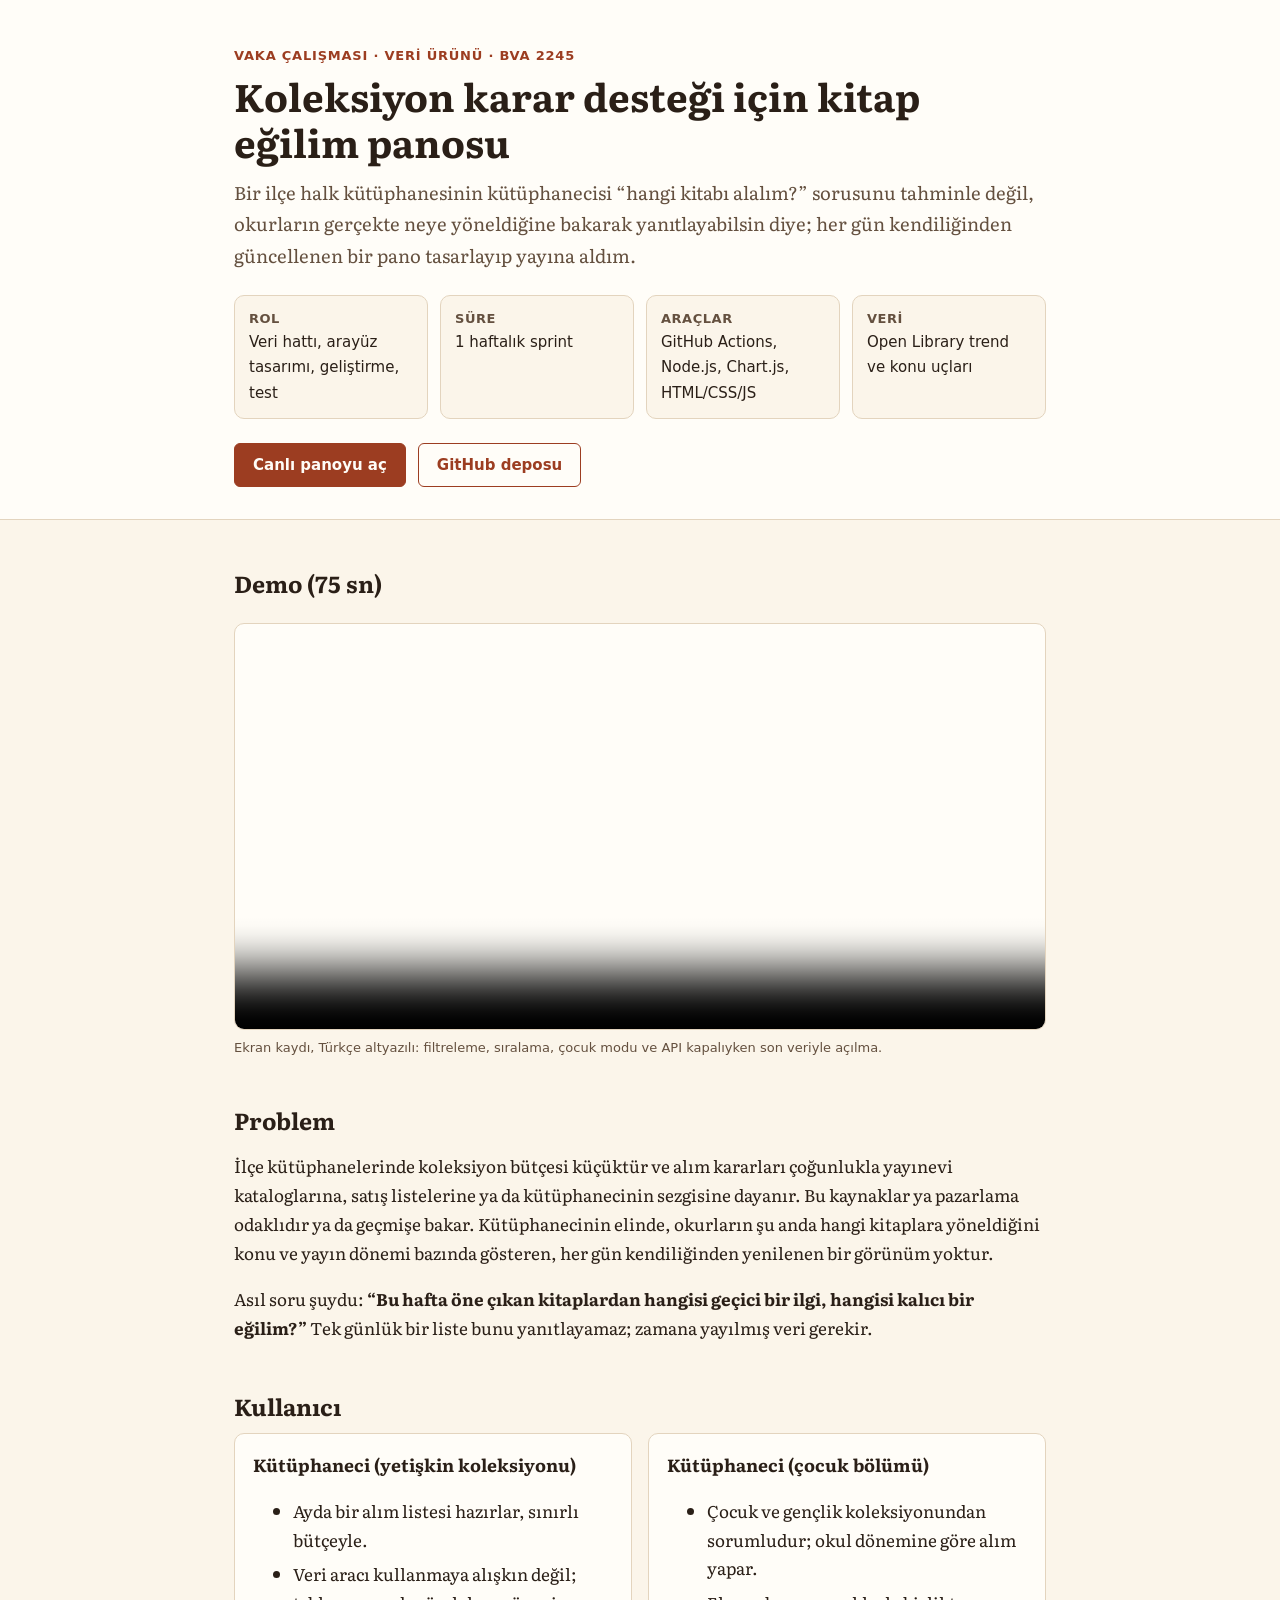
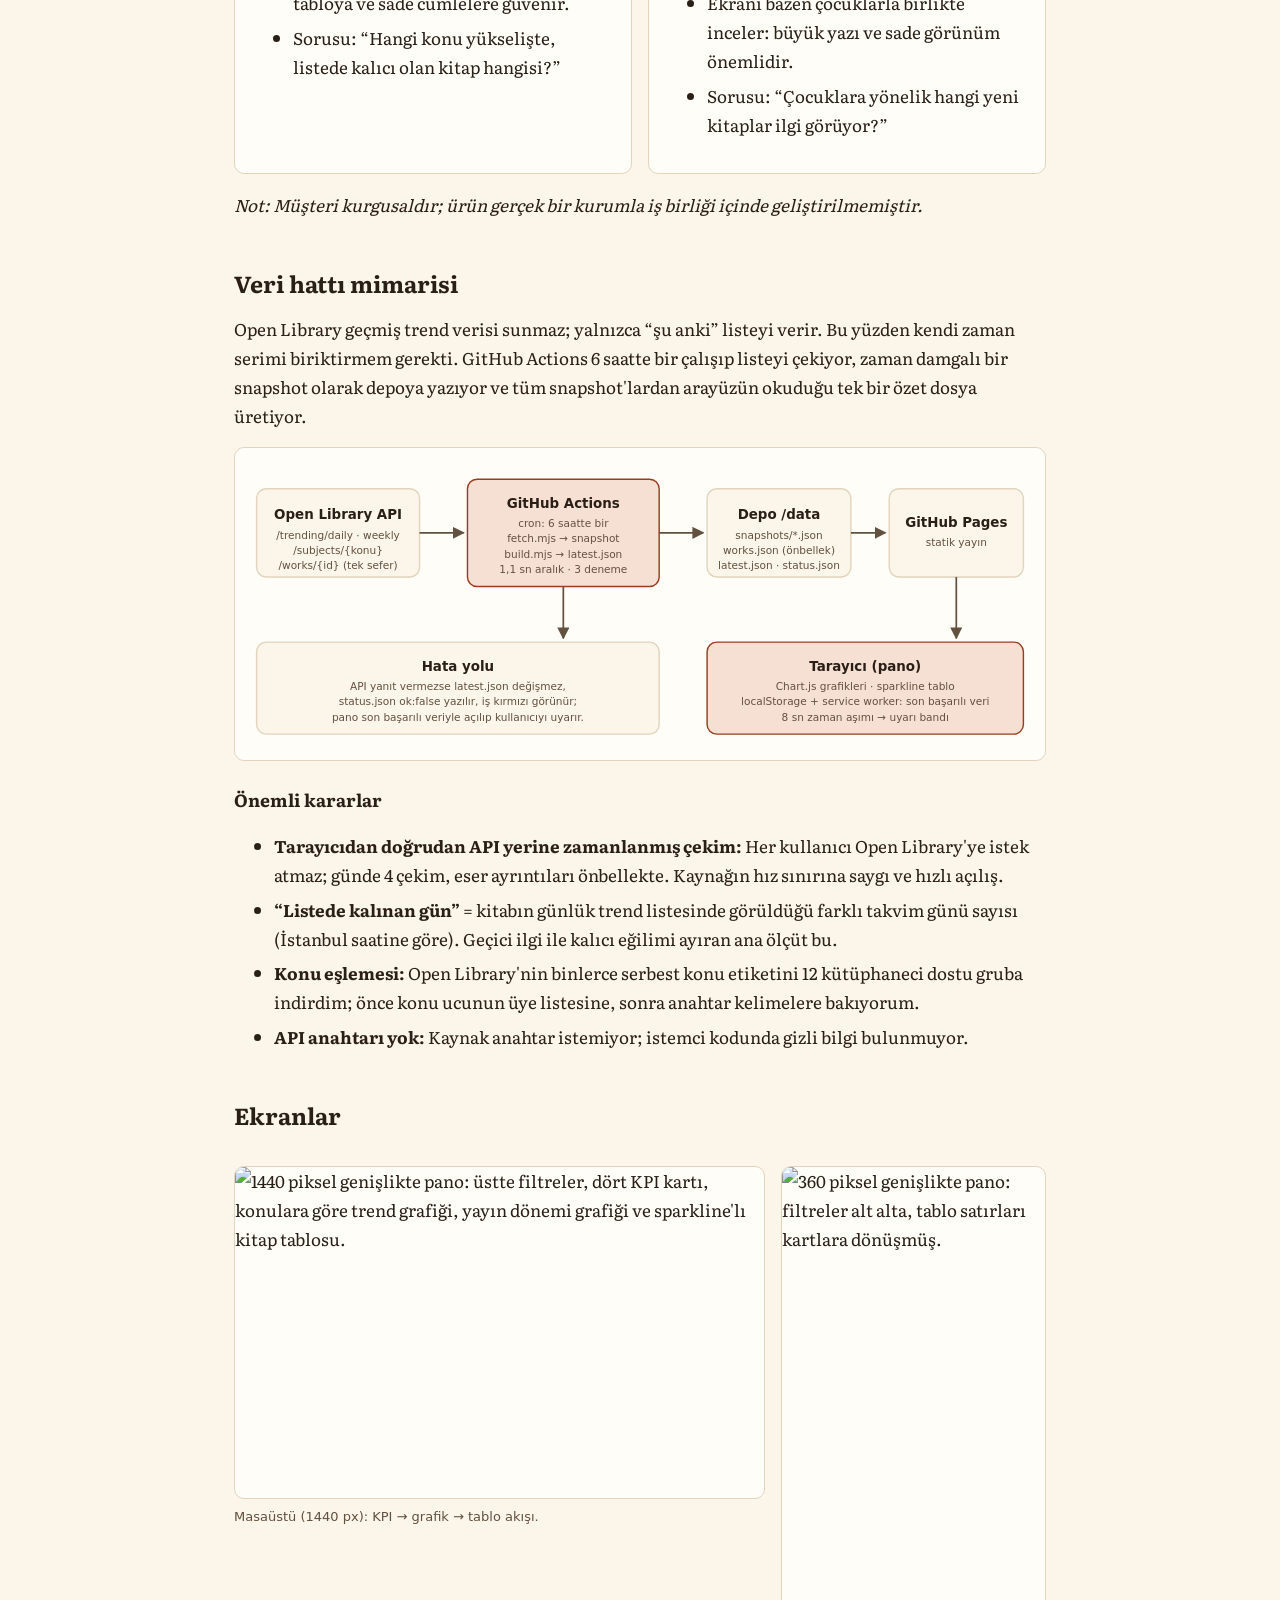
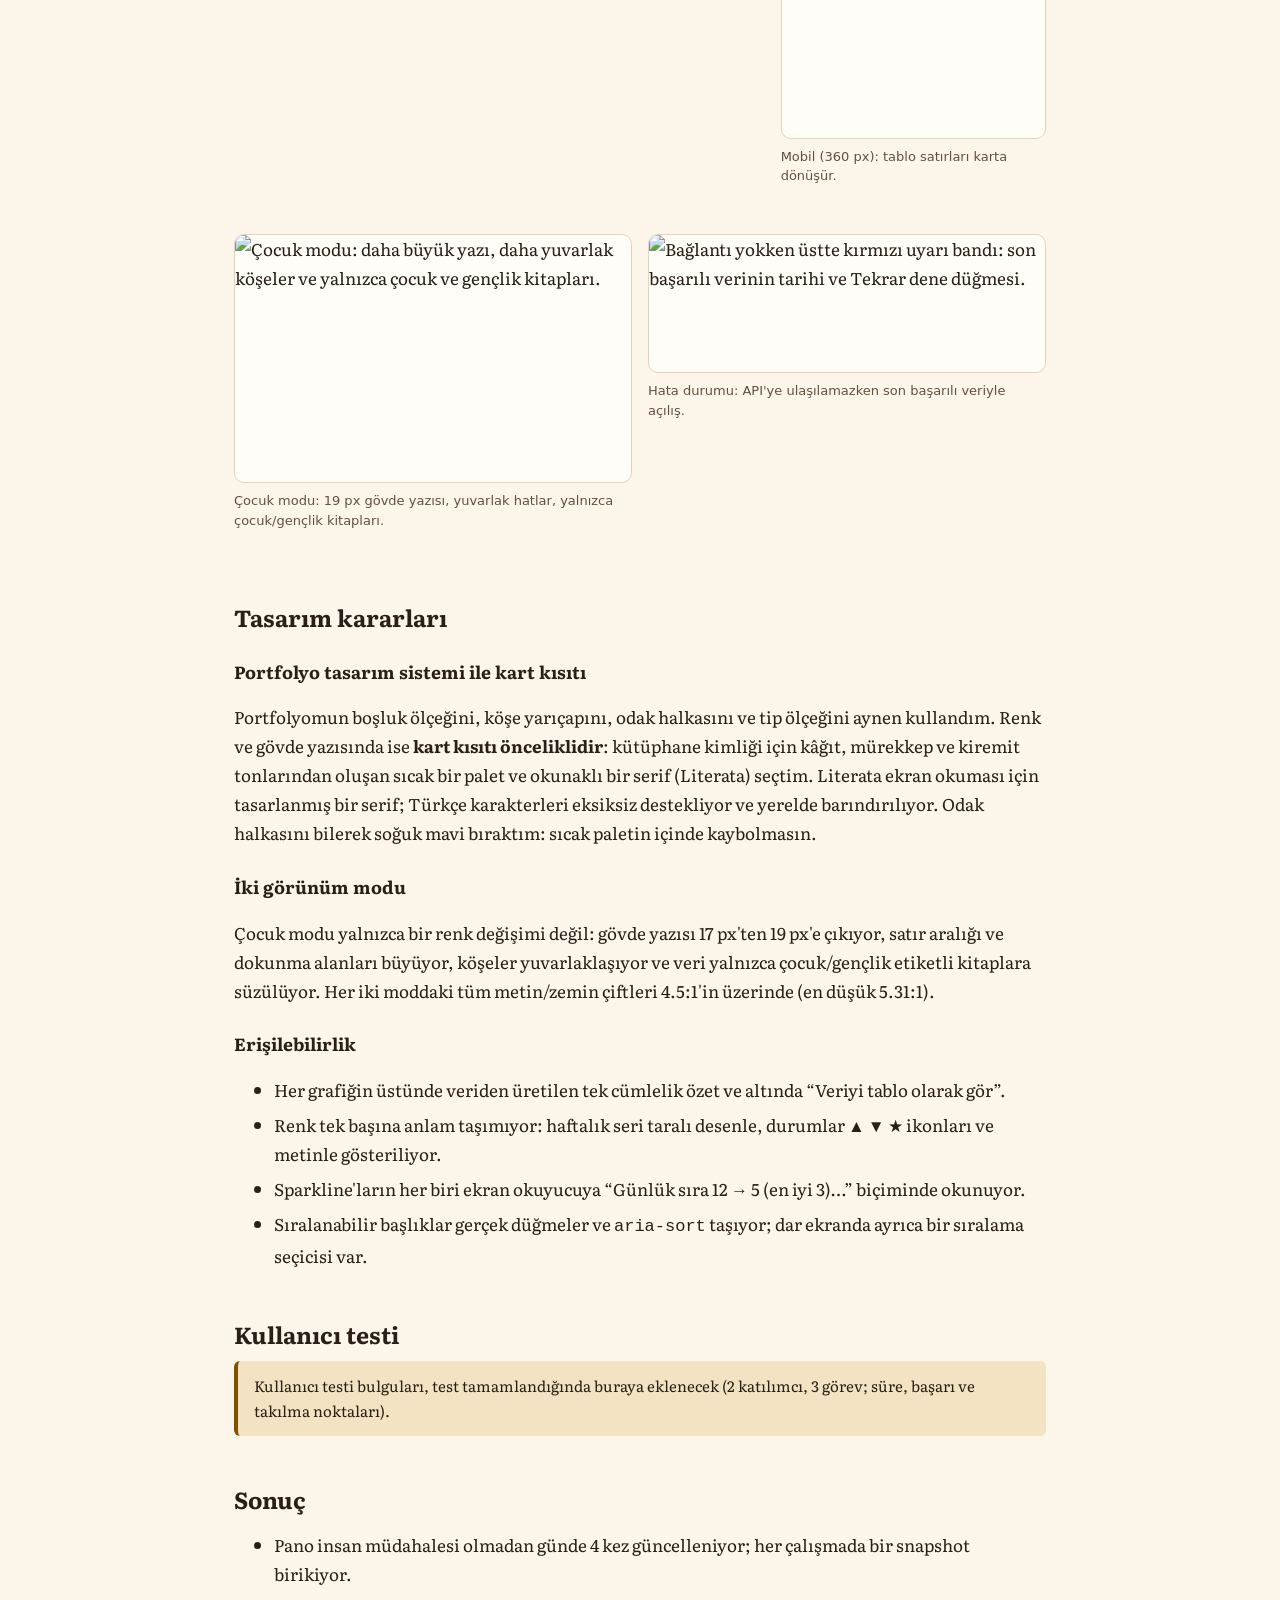
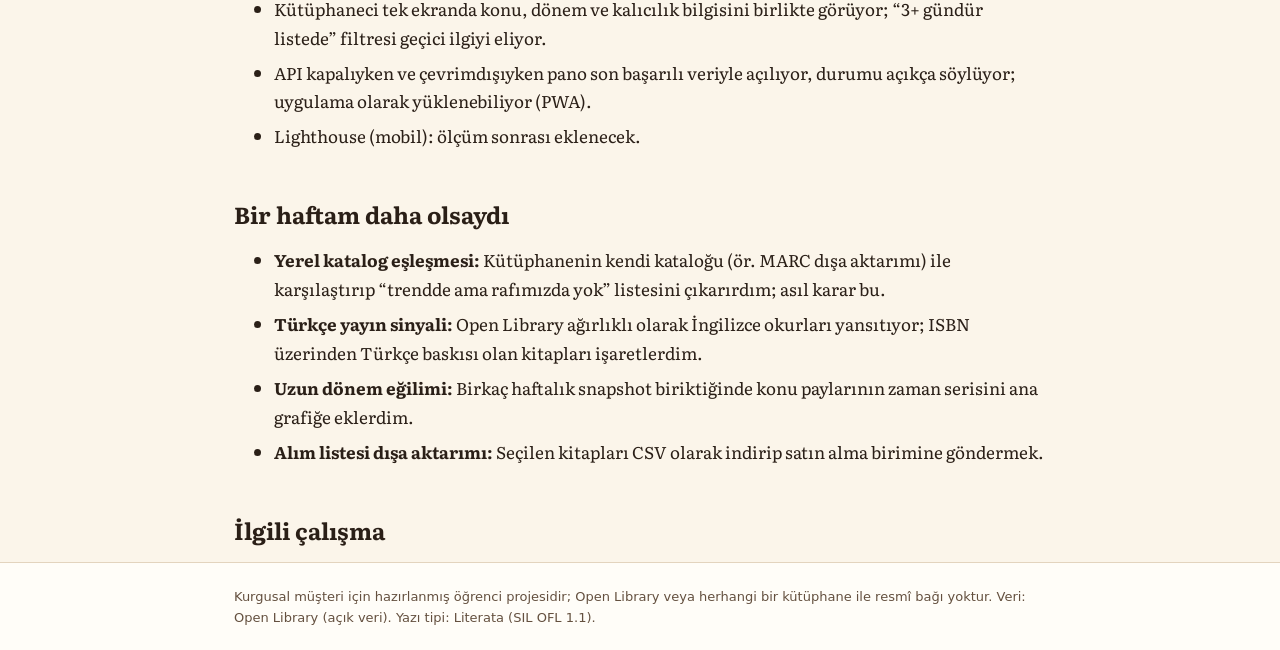
==== vaka-calismasi.html @ 995f963b "docs: portfolyo vaka çalışması sayfası Co-Authored-By: Claude Opus 5.5 <noreply@anthropic.com> Claud" ====
<!doctype html>
<html lang="tr">
<head>
  <meta charset="utf-8">
  <meta name="viewport" content="width=device-width, initial-scale=1">
  <title>Vaka çalışması · Okuma Pusulası</title>
  <meta name="description" content="Koleksiyon karar desteği için kitap eğilim panosu: problem, kullanıcı, veri hattı, tasarım kararları, kullanıcı testi ve sonuç.">
  <meta name="theme-color" content="#9C3D21">
  <link rel="icon" href="icons/icon.svg" type="image/svg+xml">
  <link rel="preload" href="fonts/literata-latin-400-normal.woff2" as="font" type="font/woff2" crossorigin>
  <link rel="stylesheet" href="css/fonts.css">
  <link rel="stylesheet" href="css/tokens.css">
  <style>
    *, *::before, *::after { box-sizing: border-box; }
    body { margin: 0; background: var(--paper); color: var(--ink); font: var(--fs-base)/1.7 var(--font-body); }
    a { color: var(--accent); text-underline-offset: 2px; }
    :focus-visible { outline: var(--focus); outline-offset: 2px; border-radius: 4px; }
    .skip { position: absolute; left: 16px; top: -60px; background: var(--ink); color: var(--surface); padding: 8px 16px; border-radius: 6px; }
    .skip:focus { top: 8px; }
    .wrap { max-width: 860px; margin: 0 auto; padding: 0 16px; }
    header.hero { background: var(--surface); border-bottom: 1px solid var(--line); padding: 48px 0 32px; }
    .eyebrow { font: 600 var(--fs-xs)/1.3 var(--font-ui); text-transform: uppercase; letter-spacing: .06em; color: var(--accent); margin: 0 0 8px; }
    h1 { font-size: var(--fs-h1); line-height: 1.2; margin: 0 0 12px; }
    h2 { font-size: 1.45rem; line-height: 1.3; margin: 48px 0 12px; }
    h3 { font-size: 1.1rem; margin: 24px 0 8px; }
    .lede { font-size: 1.15rem; color: var(--muted); margin: 0; }
    .facts { display: grid; grid-template-columns: repeat(auto-fit, minmax(170px, 1fr)); gap: 12px; margin: 24px 0 0; padding: 0; list-style: none; font-family: var(--font-ui); font-size: var(--fs-sm); }
    .facts li { background: var(--paper); border: 1px solid var(--line); border-radius: var(--radius); padding: 12px 14px; }
    .facts b { display: block; font-size: var(--fs-xs); color: var(--muted); text-transform: uppercase; letter-spacing: .04em; }
    .cta { display: flex; flex-wrap: wrap; gap: 12px; margin-top: 24px; }
    .btn { font: 600 var(--fs-sm)/1 var(--font-ui); background: var(--accent); color: var(--accent-ink); border: 1px solid var(--accent); padding: 13px 18px; border-radius: var(--radius-sm); text-decoration: none; min-height: 44px; display: inline-flex; align-items: center; }
    .btn--ghost { background: transparent; color: var(--accent); }
    main { padding-bottom: 64px; }
    figure { margin: 24px 0; }
    figure img, figure video, figure iframe { width: 100%; height: auto; border: 1px solid var(--line); border-radius: var(--radius); background: var(--surface); display: block; }
    figcaption { font: var(--fs-xs)/1.5 var(--font-ui); color: var(--muted); margin-top: 8px; }
    .grid2 { display: grid; gap: 16px; grid-template-columns: 1fr; }
    @media (min-width: 700px) { .grid2 { grid-template-columns: 1fr 1fr; } .grid2--wide { grid-template-columns: 2fr 1fr; align-items: start; } }
    .card { background: var(--surface); border: 1px solid var(--line); border-radius: var(--radius); padding: 16px 18px; }
    .card h3 { margin-top: 0; }
    table { width: 100%; border-collapse: collapse; font-size: var(--fs-sm); background: var(--surface); }
    th, td { text-align: left; padding: 10px; border-bottom: 1px solid var(--line); vertical-align: top; }
    thead th { background: var(--surface-2); font-family: var(--font-ui); font-size: var(--fs-xs); }
    .table-scroll { overflow-x: auto; border: 1px solid var(--line); border-radius: var(--radius-sm); }
    .todo { background: var(--ochre-soft); border-left: 4px solid var(--ochre); padding: 12px 16px; border-radius: 6px; font-size: var(--fs-sm); }
    .diagram { background: var(--surface); border: 1px solid var(--line); border-radius: var(--radius); padding: 12px; }
    .diagram svg { width: 100%; height: auto; display: block; }
    .diagram text { font-family: var(--font-ui); fill: var(--ink); }
    .diagram .sub { fill: var(--muted); font-size: 11px; }
    .diagram .box { fill: var(--paper); stroke: var(--line); stroke-width: 1.5; }
    .diagram .box--key { fill: var(--accent-soft); stroke: var(--accent); }
    .diagram .arrow { stroke: var(--muted); stroke-width: 1.8; fill: none; marker-end: url(#ah); }
    .diagram .ahead { fill: var(--muted); }
    blockquote { margin: 16px 0; padding: 12px 16px; border-left: 4px solid var(--accent); background: var(--surface); font-style: italic; }
    ul.tight li { margin-bottom: 6px; }
    footer { border-top: 1px solid var(--line); background: var(--surface); padding: 24px 0; font: var(--fs-xs)/1.6 var(--font-ui); color: var(--muted); }
    @media (min-width: 900px) { .wrap { padding: 0 24px; } }
  </style>
</head>
<body>
  <a class="skip" href="#icerik">İçeriğe geç</a>
  <header class="hero">
    <div class="wrap">
      <p class="eyebrow">Vaka çalışması · Veri ürünü · BVA 2245</p>
      <h1>Koleksiyon karar desteği için kitap eğilim panosu</h1>
      <p class="lede">Bir ilçe halk kütüphanesinin kütüphanecisi “hangi kitabı alalım?” sorusunu tahminle değil, okurların gerçekte neye yöneldiğine bakarak yanıtlayabilsin diye; her gün kendiliğinden güncellenen bir pano tasarlayıp yayına aldım.</p>
      <ul class="facts">
        <li><b>Rol</b>Veri hattı, arayüz tasarımı, geliştirme, test</li>
        <li><b>Süre</b>1 haftalık sprint</li>
        <li><b>Araçlar</b>GitHub Actions, Node.js, Chart.js, HTML/CSS/JS</li>
        <li><b>Veri</b>Open Library trend ve konu uçları</li>
      </ul>
      <div class="cta">
        <a class="btn" href="index.html">Canlı panoyu aç</a>
        <a class="btn btn--ghost" id="gh" href="https://github.com/" rel="noopener">GitHub deposu</a>
      </div>
    </div>
  </header>

  <main id="icerik" class="wrap">
    <h2>Demo (75 sn)</h2>
    <figure>
      <!-- DEMO_VIDEO: YouTube "liste dışı" bağlantısını aşağıdaki iframe src'sine yazın (…/embed/VIDEO_ID) ya da docs/demo.mp4 dosyasını ekleyin. -->
      <video controls preload="none" poster="docs/ekran-masaustu.png" src="docs/demo.mp4">
        <track kind="captions" src="docs/demo-altyazi.vtt" srclang="tr" label="Türkçe" default>
        Tarayıcınız video öğesini desteklemiyor. <a href="docs/demo.mp4">Videoyu indirin</a>.
      </video>
      <figcaption>Ekran kaydı, Türkçe altyazılı: filtreleme, sıralama, çocuk modu ve API kapalıyken son veriyle açılma.</figcaption>
    </figure>

    <h2>Problem</h2>
    <p>İlçe kütüphanelerinde koleksiyon bütçesi küçüktür ve alım kararları çoğunlukla yayınevi kataloglarına, satış listelerine ya da kütüphanecinin sezgisine dayanır. Bu kaynaklar ya pazarlama odaklıdır ya da geçmişe bakar. Kütüphanecinin elinde, okurların şu anda hangi kitaplara yöneldiğini konu ve yayın dönemi bazında gösteren, her gün kendiliğinden yenilenen bir görünüm yoktur.</p>
    <p>Asıl soru şuydu: <strong>“Bu hafta öne çıkan kitaplardan hangisi geçici bir ilgi, hangisi kalıcı bir eğilim?”</strong> Tek günlük bir liste bunu yanıtlayamaz; zamana yayılmış veri gerekir.</p>

    <h2>Kullanıcı</h2>
    <div class="grid2">
      <div class="card">
        <h3>Kütüphaneci (yetişkin koleksiyonu)</h3>
        <ul class="tight">
          <li>Ayda bir alım listesi hazırlar, sınırlı bütçeyle.</li>
          <li>Veri aracı kullanmaya alışkın değil; tabloya ve sade cümlelere güvenir.</li>
          <li>Sorusu: “Hangi konu yükselişte, listede kalıcı olan kitap hangisi?”</li>
        </ul>
      </div>
      <div class="card">
        <h3>Kütüphaneci (çocuk bölümü)</h3>
        <ul class="tight">
          <li>Çocuk ve gençlik koleksiyonundan sorumludur; okul dönemine göre alım yapar.</li>
          <li>Ekranı bazen çocuklarla birlikte inceler: büyük yazı ve sade görünüm önemlidir.</li>
          <li>Sorusu: “Çocuklara yönelik hangi yeni kitaplar ilgi görüyor?”</li>
        </ul>
      </div>
    </div>
    <p><em>Not: Müşteri kurgusaldır; ürün gerçek bir kurumla iş birliği içinde geliştirilmemiştir.</em></p>

    <h2>Veri hattı mimarisi</h2>
    <p>Open Library geçmiş trend verisi sunmaz; yalnızca “şu anki” listeyi verir. Bu yüzden kendi zaman serimi biriktirmem gerekti. GitHub Actions 6 saatte bir çalışıp listeyi çekiyor, zaman damgalı bir snapshot olarak depoya yazıyor ve tüm snapshot'lardan arayüzün okuduğu tek bir özet dosya üretiyor.</p>
    <div class="diagram" role="img" aria-label="Veri hattı şeması: GitHub Actions zamanlayıcısı 6 saatte bir Open Library trend, konu ve eser uçlarından veri çeker; veriyi snapshot olarak depoya yazar; build betiği latest.json üretir; GitHub Pages yayınlar; tarayıcı veriyi okur ve son başarılı kopyayı önbellekte saklar.">
      <svg viewBox="0 0 820 300" aria-hidden="true">
        <defs><marker id="ah" viewBox="0 0 10 10" refX="9" refY="5" markerWidth="7" markerHeight="7" orient="auto"><path class="ahead" d="M0 0L10 5L0 10z"/></marker></defs>
        <rect class="box" x="10" y="30" width="170" height="92" rx="10"/>
        <text x="95" y="62" text-anchor="middle" font-weight="700" font-size="14">Open Library API</text>
        <text class="sub" x="95" y="82" text-anchor="middle">/trending/daily · weekly</text>
        <text class="sub" x="95" y="98" text-anchor="middle">/subjects/{konu}</text>
        <text class="sub" x="95" y="114" text-anchor="middle">/works/{id} (tek sefer)</text>

        <rect class="box box--key" x="230" y="20" width="200" height="112" rx="10"/>
        <text x="330" y="50" text-anchor="middle" font-weight="700" font-size="14">GitHub Actions</text>
        <text class="sub" x="330" y="70" text-anchor="middle">cron: 6 saatte bir</text>
        <text class="sub" x="330" y="86" text-anchor="middle">fetch.mjs → snapshot</text>
        <text class="sub" x="330" y="102" text-anchor="middle">build.mjs → latest.json</text>
        <text class="sub" x="330" y="118" text-anchor="middle">1,1 sn aralık · 3 deneme</text>

        <rect class="box" x="480" y="30" width="150" height="92" rx="10"/>
        <text x="555" y="62" text-anchor="middle" font-weight="700" font-size="14">Depo /data</text>
        <text class="sub" x="555" y="82" text-anchor="middle">snapshots/*.json</text>
        <text class="sub" x="555" y="98" text-anchor="middle">works.json (önbellek)</text>
        <text class="sub" x="555" y="114" text-anchor="middle">latest.json · status.json</text>

        <rect class="box" x="670" y="30" width="140" height="92" rx="10"/>
        <text x="740" y="70" text-anchor="middle" font-weight="700" font-size="14">GitHub Pages</text>
        <text class="sub" x="740" y="90" text-anchor="middle">statik yayın</text>

        <rect class="box box--key" x="480" y="190" width="330" height="96" rx="10"/>
        <text x="645" y="220" text-anchor="middle" font-weight="700" font-size="14">Tarayıcı (pano)</text>
        <text class="sub" x="645" y="240" text-anchor="middle">Chart.js grafikleri · sparkline tablo</text>
        <text class="sub" x="645" y="256" text-anchor="middle">localStorage + service worker: son başarılı veri</text>
        <text class="sub" x="645" y="272" text-anchor="middle">8 sn zaman aşımı → uyarı bandı</text>

        <rect class="box" x="10" y="190" width="420" height="96" rx="10"/>
        <text x="220" y="220" text-anchor="middle" font-weight="700" font-size="14">Hata yolu</text>
        <text class="sub" x="220" y="240" text-anchor="middle">API yanıt vermezse latest.json değişmez,</text>
        <text class="sub" x="220" y="256" text-anchor="middle">status.json ok:false yazılır, iş kırmızı görünür;</text>
        <text class="sub" x="220" y="272" text-anchor="middle">pano son başarılı veriyle açılıp kullanıcıyı uyarır.</text>

        <path class="arrow" d="M180 76H226"/>
        <path class="arrow" d="M430 76H476"/>
        <path class="arrow" d="M630 76H666"/>
        <path class="arrow" d="M740 122V186"/>
        <path class="arrow" d="M330 132V186"/>
      </svg>
    </div>
    <h3>Önemli kararlar</h3>
    <ul class="tight">
      <li><strong>Tarayıcıdan doğrudan API yerine zamanlanmış çekim:</strong> Her kullanıcı Open Library'ye istek atmaz; günde 4 çekim, eser ayrıntıları önbellekte. Kaynağın hız sınırına saygı ve hızlı açılış.</li>
      <li><strong>“Listede kalınan gün”</strong> = kitabın günlük trend listesinde görüldüğü farklı takvim günü sayısı (İstanbul saatine göre). Geçici ilgi ile kalıcı eğilimi ayıran ana ölçüt bu.</li>
      <li><strong>Konu eşlemesi:</strong> Open Library'nin binlerce serbest konu etiketini 12 kütüphaneci dostu gruba indirdim; önce konu ucunun üye listesine, sonra anahtar kelimelere bakıyorum.</li>
      <li><strong>API anahtarı yok:</strong> Kaynak anahtar istemiyor; istemci kodunda gizli bilgi bulunmuyor.</li>
    </ul>

    <h2>Ekranlar</h2>
    <div class="grid2 grid2--wide">
      <figure>
        <img src="docs/ekran-masaustu.png" alt="1440 piksel genişlikte pano: üstte filtreler, dört KPI kartı, konulara göre trend grafiği, yayın dönemi grafiği ve sparkline'lı kitap tablosu." loading="lazy" width="1440" height="900">
        <figcaption>Masaüstü (1440 px): KPI → grafik → tablo akışı.</figcaption>
      </figure>
      <figure>
        <img src="docs/ekran-mobil.png" alt="360 piksel genişlikte pano: filtreler alt alta, tablo satırları kartlara dönüşmüş." loading="lazy" width="360" height="780">
        <figcaption>Mobil (360 px): tablo satırları karta dönüşür.</figcaption>
      </figure>
    </div>
    <div class="grid2">
      <figure>
        <img src="docs/ekran-cocuk.png" alt="Çocuk modu: daha büyük yazı, daha yuvarlak köşeler ve yalnızca çocuk ve gençlik kitapları." loading="lazy" width="1440" height="900">
        <figcaption>Çocuk modu: 19 px gövde yazısı, yuvarlak hatlar, yalnızca çocuk/gençlik kitapları.</figcaption>
      </figure>
      <figure>
        <img src="docs/ekran-hata.png" alt="Bağlantı yokken üstte kırmızı uyarı bandı: son başarılı verinin tarihi ve Tekrar dene düğmesi." loading="lazy" width="1440" height="500">
        <figcaption>Hata durumu: API'ye ulaşılamazken son başarılı veriyle açılış.</figcaption>
      </figure>
    </div>

    <h2>Tasarım kararları</h2>
    <h3>Portfolyo tasarım sistemi ile kart kısıtı</h3>
    <p>Portfolyomun boşluk ölçeğini, köşe yarıçapını, odak halkasını ve tip ölçeğini aynen kullandım. Renk ve gövde yazısında ise <strong>kart kısıtı önceliklidir</strong>: kütüphane kimliği için kâğıt, mürekkep ve kiremit tonlarından oluşan sıcak bir palet ve okunaklı bir serif (Literata) seçtim. Literata ekran okuması için tasarlanmış bir serif; Türkçe karakterleri eksiksiz destekliyor ve yerelde barındırılıyor. Odak halkasını bilerek soğuk mavi bıraktım: sıcak paletin içinde kaybolmasın.</p>
    <h3>İki görünüm modu</h3>
    <p>Çocuk modu yalnızca bir renk değişimi değil: gövde yazısı 17 px'ten 19 px'e çıkıyor, satır aralığı ve dokunma alanları büyüyor, köşeler yuvarlaklaşıyor ve veri yalnızca çocuk/gençlik etiketli kitaplara süzülüyor. Her iki moddaki tüm metin/zemin çiftleri 4.5:1'in üzerinde (en düşük 5.31:1).</p>
    <h3>Erişilebilirlik</h3>
    <ul class="tight">
      <li>Her grafiğin üstünde veriden üretilen tek cümlelik özet ve altında “Veriyi tablo olarak gör”.</li>
      <li>Renk tek başına anlam taşımıyor: haftalık seri taralı desenle, durumlar ▲ ▼ ★ ikonları ve metinle gösteriliyor.</li>
      <li>Sparkline'ların her biri ekran okuyucuya “Günlük sıra 12 → 5 (en iyi 3)…” biçiminde okunuyor.</li>
      <li>Sıralanabilir başlıklar gerçek düğmeler ve <code>aria-sort</code> taşıyor; dar ekranda ayrıca bir sıralama seçicisi var.</li>
    </ul>

    <h2>Kullanıcı testi</h2>
    <div id="test-bulgulari" class="todo">
      <!-- KULLANICI_TESTI: docs/kullanici-testi.md tamamlandığında bu blok gerçek bulgularla değiştirilecek. -->
      Kullanıcı testi bulguları, test tamamlandığında buraya eklenecek (2 katılımcı, 3 görev; süre, başarı ve takılma noktaları).
    </div>

    <h2>Sonuç</h2>
    <ul class="tight">
      <li>Pano insan müdahalesi olmadan günde 4 kez güncelleniyor; her çalışmada bir snapshot birikiyor.</li>
      <li>Kütüphaneci tek ekranda konu, dönem ve kalıcılık bilgisini birlikte görüyor; “3+ gündür listede” filtresi geçici ilgiyi eliyor.</li>
      <li>API kapalıyken ve çevrimdışıyken pano son başarılı veriyle açılıyor, durumu açıkça söylüyor; uygulama olarak yüklenebiliyor (PWA).</li>
      <li id="lighthouse-sonuc">Lighthouse (mobil): ölçüm sonrası eklenecek.</li>
    </ul>

    <h2>Bir haftam daha olsaydı</h2>
    <ul class="tight">
      <li><strong>Yerel katalog eşleşmesi:</strong> Kütüphanenin kendi kataloğu (ör. MARC dışa aktarımı) ile karşılaştırıp “trendde ama rafımızda yok” listesini çıkarırdım; asıl karar bu.</li>
      <li><strong>Türkçe yayın sinyali:</strong> Open Library ağırlıklı olarak İngilizce okurları yansıtıyor; ISBN üzerinden Türkçe baskısı olan kitapları işaretlerdim.</li>
      <li><strong>Uzun dönem eğilimi:</strong> Birkaç haftalık snapshot biriktiğinde konu paylarının zaman serisini ana grafiğe eklerdim.</li>
      <li><strong>Alım listesi dışa aktarımı:</strong> Seçilen kitapları CSV olarak indirip satın alma birimine göndermek.</li>
    </ul>

    <h2>İlgili çalışma</h2>
    <p id="ilgili"><!-- ONCEKI_PROJE: önceki veri hikâyesi bağlantısı --></p>
  </main>
  <footer>
    <div class="wrap">Kurgusal müşteri için hazırlanmış öğrenci projesidir; Open Library veya herhangi bir kütüphane ile resmî bağı yoktur. Veri: Open Library (açık veri). Yazı tipi: Literata (SIL OFL 1.1).</div>
  </footer>
</body>
</html>
---- css/fonts.css ----
/* Literata — SIL Open Font License 1.1 (fonts/OFL-LICENSE.txt). Yerel barındırma: hız + çevrimdışı çalışma. */
@font-face { font-family: 'Literata'; font-style: normal; font-weight: 400; font-display: swap;
  src: url('../fonts/literata-latin-ext-400-normal.woff2') format('woff2');
  unicode-range: U+0100-02BA, U+02BD-02C5, U+02C7-02CC, U+02CE-02D7, U+02DD-02FF, U+0304, U+0308, U+0329, U+1D00-1DBF, U+1E00-1E9F, U+1EF2-1EFF, U+2020, U+20A0-20AB, U+20AD-20C0, U+2113, U+2C60-2C7F, U+A720-A7FF; }
@font-face { font-family: 'Literata'; font-style: normal; font-weight: 400; font-display: swap;
  src: url('../fonts/literata-latin-400-normal.woff2') format('woff2');
  unicode-range: U+0000-00FF, U+0131, U+0152-0153, U+02BB-02BC, U+02C6, U+02DA, U+02DC, U+0304, U+0308, U+0329, U+2000-206F, U+20AC, U+2122, U+2191, U+2193, U+2212, U+2215, U+FEFF, U+FFFD; }
@font-face { font-family: 'Literata'; font-style: normal; font-weight: 600; font-display: swap;
  src: url('../fonts/literata-latin-ext-600-normal.woff2') format('woff2');
  unicode-range: U+0100-02BA, U+02BD-02C5, U+02C7-02CC, U+02CE-02D7, U+02DD-02FF, U+0304, U+0308, U+0329, U+1D00-1DBF, U+1E00-1E9F, U+1EF2-1EFF, U+2020, U+20A0-20AB, U+20AD-20C0, U+2113, U+2C60-2C7F, U+A720-A7FF; }
@font-face { font-family: 'Literata'; font-style: normal; font-weight: 600; font-display: swap;
  src: url('../fonts/literata-latin-600-normal.woff2') format('woff2');
  unicode-range: U+0000-00FF, U+0131, U+0152-0153, U+02BB-02BC, U+02C6, U+02DA, U+02DC, U+0304, U+0308, U+0329, U+2000-206F, U+20AC, U+2122, U+2191, U+2193, U+2212, U+2215, U+FEFF, U+FFFD; }
@font-face { font-family: 'Literata'; font-style: normal; font-weight: 700; font-display: swap;
  src: url('../fonts/literata-latin-ext-700-normal.woff2') format('woff2');
  unicode-range: U+0100-02BA, U+02BD-02C5, U+02C7-02CC, U+02CE-02D7, U+02DD-02FF, U+0304, U+0308, U+0329, U+1D00-1DBF, U+1E00-1E9F, U+1EF2-1EFF, U+2020, U+20A0-20AB, U+20AD-20C0, U+2113, U+2C60-2C7F, U+A720-A7FF; }
@font-face { font-family: 'Literata'; font-style: normal; font-weight: 700; font-display: swap;
  src: url('../fonts/literata-latin-700-normal.woff2') format('woff2');
  unicode-range: U+0000-00FF, U+0131, U+0152-0153, U+02BB-02BC, U+02C6, U+02DA, U+02DC, U+0304, U+0308, U+0329, U+2000-206F, U+20AC, U+2122, U+2191, U+2193, U+2212, U+2215, U+FEFF, U+FFFD; }
---- css/tokens.css ----
/* Tasarım token'ları.
   Portfolyo tasarım sistemiyle ortak olanlar: boşluk ölçeği, köşe yarıçapı, gölge, odak halkası, tip ölçeği.
   Kart kısıtı gereği üzerine yazılanlar: renkler (sıcak tonlar) ve gövde yazısı (serif, Literata).
   Tüm metin/zemin çiftleri WCAG AA (≥ 4.5:1) için ölçülmüştür — bkz. docs/kontrast.md */

:root {
  /* Yazı */
  --font-body: 'Literata', Georgia, 'Times New Roman', serif;
  --font-ui: system-ui, -apple-system, 'Segoe UI', Roboto, sans-serif;
  --fs-base: 1.0625rem;          /* 17px gövde */
  --fs-sm: 0.9375rem;
  --fs-xs: 0.8125rem;
  --fs-h1: clamp(1.6rem, 1.2rem + 1.6vw, 2.4rem);
  --fs-h2: 1.2rem;
  --fs-kpi: clamp(1.8rem, 1.4rem + 1.2vw, 2.4rem);
  --lh: 1.6;

  /* Boşluk ve biçim (portfolyo ölçeği) */
  --s1: 4px; --s2: 8px; --s3: 12px; --s4: 16px; --s5: 24px; --s6: 32px; --s7: 48px;
  --radius: 10px;
  --radius-sm: 6px;
  --shadow: 0 1px 2px rgb(60 30 10 / .06), 0 4px 16px rgb(60 30 10 / .06);
  --focus: 3px solid var(--focus-color);

  /* Renk — yetişkin modu: kâğıt, mürekkep, kiremit */
  --paper: #FBF5EA;
  --surface: #FFFDF8;
  --surface-2: #F5EBDA;
  --ink: #2A1F17;
  --muted: #64503F;
  --line: #E3D4BE;
  --accent: #9C3D21;        /* kiremit — paper üzerinde 6.6:1 */
  --accent-ink: #FFFDF8;
  --accent-soft: #F6E0D3;
  --ochre: #7E5300;         /* hardal — paper üzerinde 6.3:1 */
  --ochre-soft: #F3E3C2;
  --olive: #4E5D23;         /* yükseliş */
  --rust: #A0331B;          /* düşüş */
  --focus-color: #1D4E89;   /* sıcak paletle karışmasın diye soğuk mavi odak halkası */
  --chart-1: #9C3D21;
  --chart-2: #C98B3A;
  --grid: #E8DCCB;
}

/* Çocuk modu: daha büyük yazı, daha yuvarlak hatlar, daha aydınlık sıcak zemin */
[data-mode="cocuk"] {
  --fs-base: 1.1875rem;          /* 19px */
  --fs-sm: 1.0625rem;
  --fs-xs: 0.9375rem;
  --lh: 1.7;
  --radius: 20px;
  --radius-sm: 14px;
  --paper: #FFF3DC;
  --surface: #FFFBF1;
  --surface-2: #FFE6B8;
  --ink: #2B1D10;
  --muted: #5E4630;
  --line: #F0D29D;
  --accent: #A8381A;
  --accent-soft: #FFD9C2;
  --ochre: #7A4D00;
  --ochre-soft: #FFE2A6;
  --chart-1: #C2491F;
  --chart-2: #E3A230;
  --grid: #F3DDB6;
}
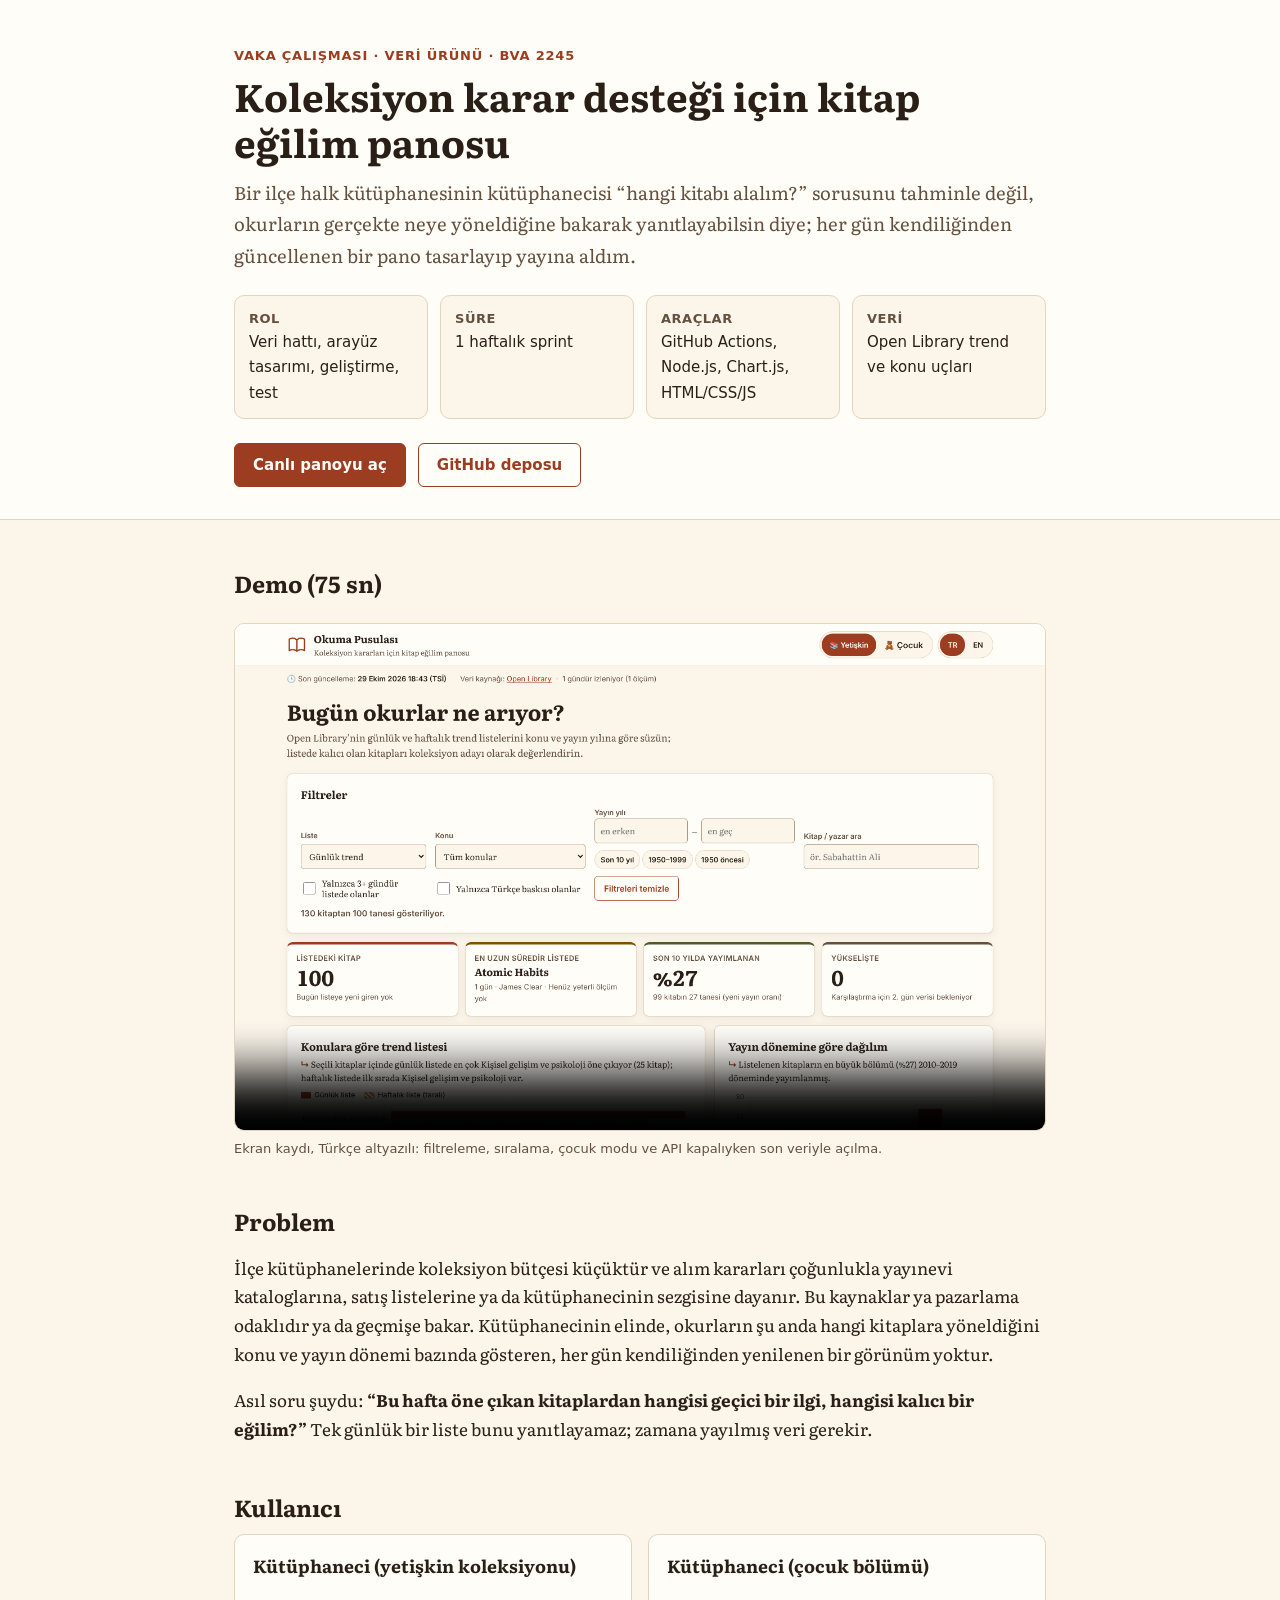
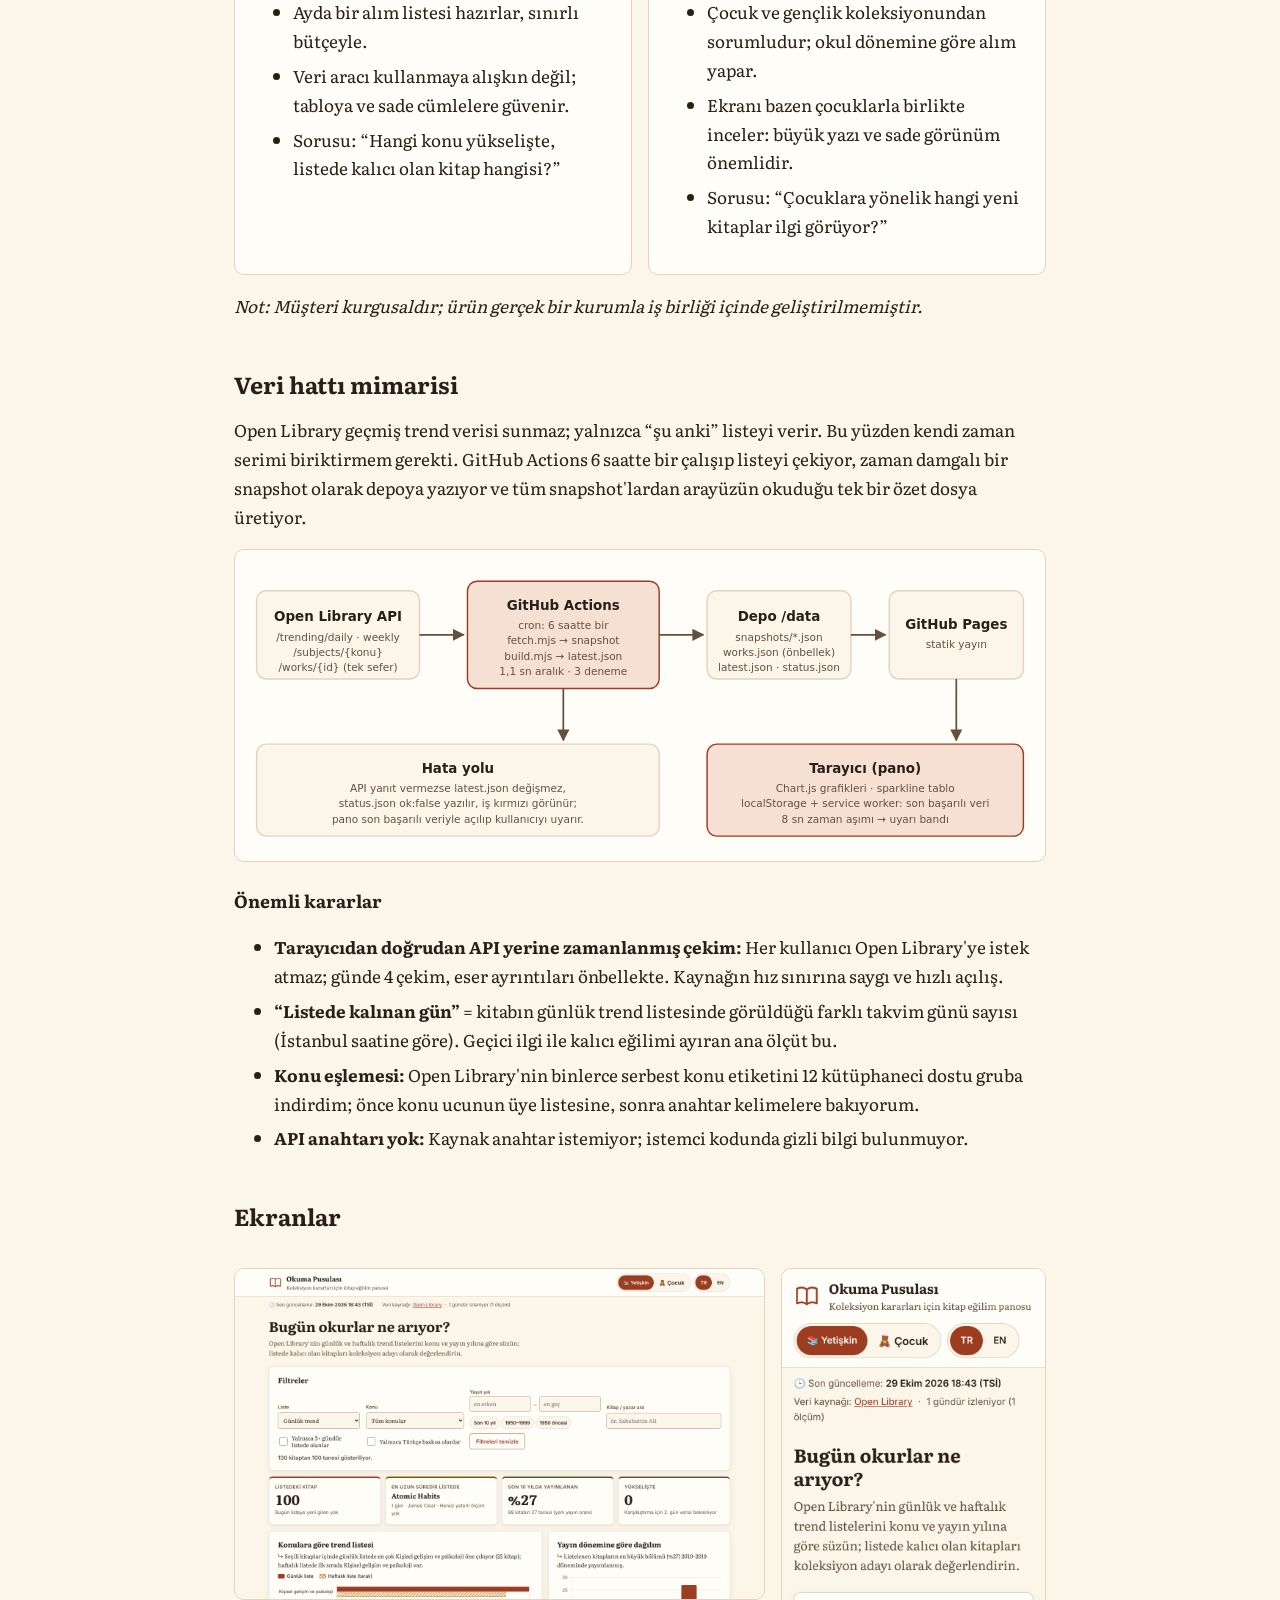
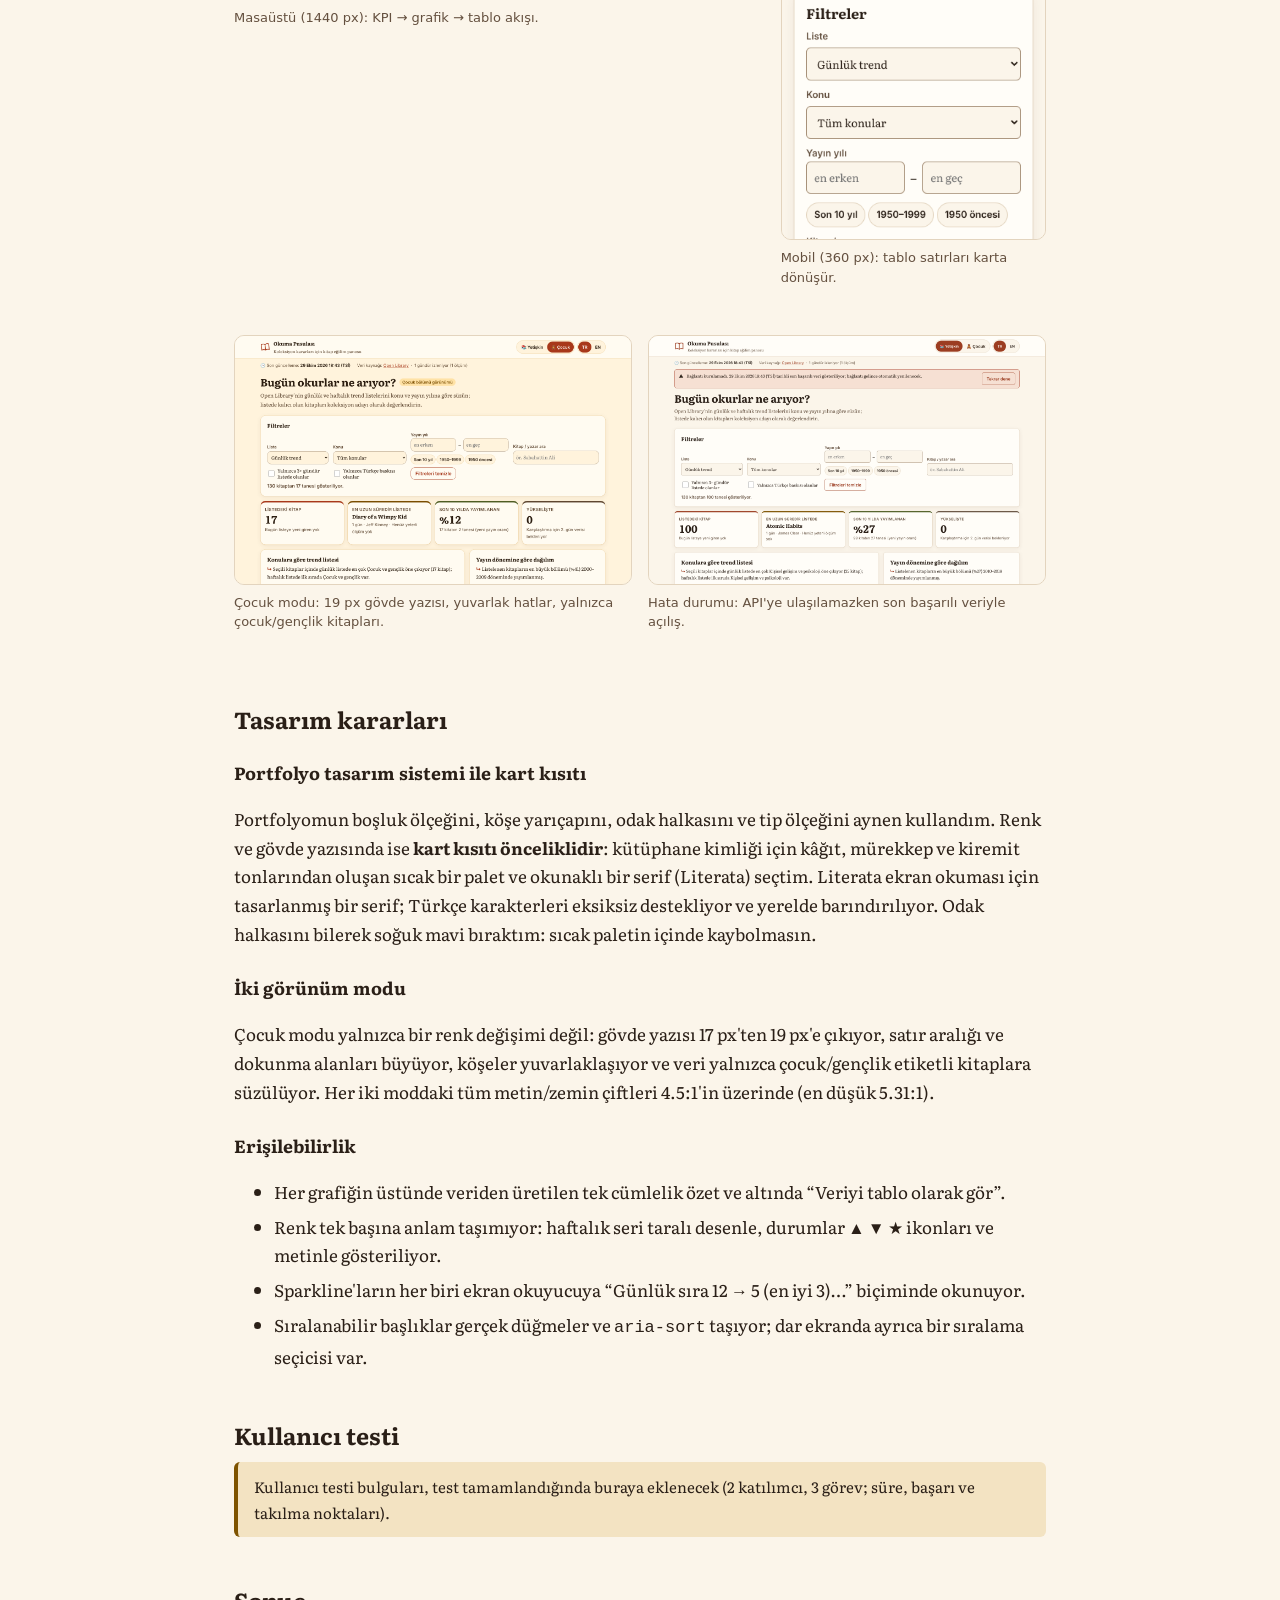
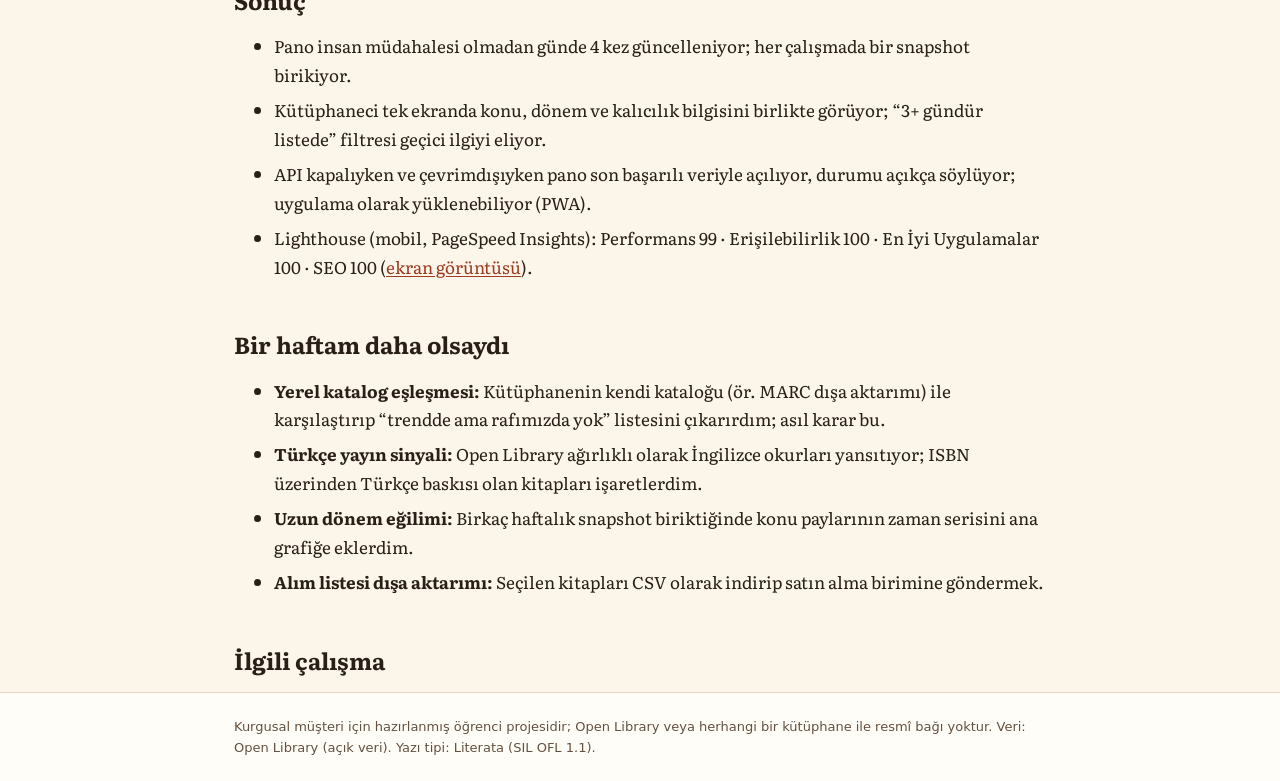
==== commit 62bcf406: "docs: Lighthouse mobil sonuçları (Performans 99, Erişilebilirlik 100) ve ekran görüntüsü Co-Authored" ====
--- a/vaka-calismasi.html
+++ b/vaka-calismasi.html
@@ -214,7 +214,7 @@
       <li>Pano insan müdahalesi olmadan günde 4 kez güncelleniyor; her çalışmada bir snapshot birikiyor.</li>
       <li>Kütüphaneci tek ekranda konu, dönem ve kalıcılık bilgisini birlikte görüyor; “3+ gündür listede” filtresi geçici ilgiyi eliyor.</li>
       <li>API kapalıyken ve çevrimdışıyken pano son başarılı veriyle açılıyor, durumu açıkça söylüyor; uygulama olarak yüklenebiliyor (PWA).</li>
-      <li id="lighthouse-sonuc">Lighthouse (mobil): ölçüm sonrası eklenecek.</li>
+      <li id="lighthouse-sonuc">Lighthouse (mobil, PageSpeed Insights): Performans 99 · Erişilebilirlik 100 · En İyi Uygulamalar 100 · SEO 100 (<a href="docs/lighthouse-mobil.png">ekran görüntüsü</a>).</li>
     </ul>
 
     <h2>Bir haftam daha olsaydı</h2>
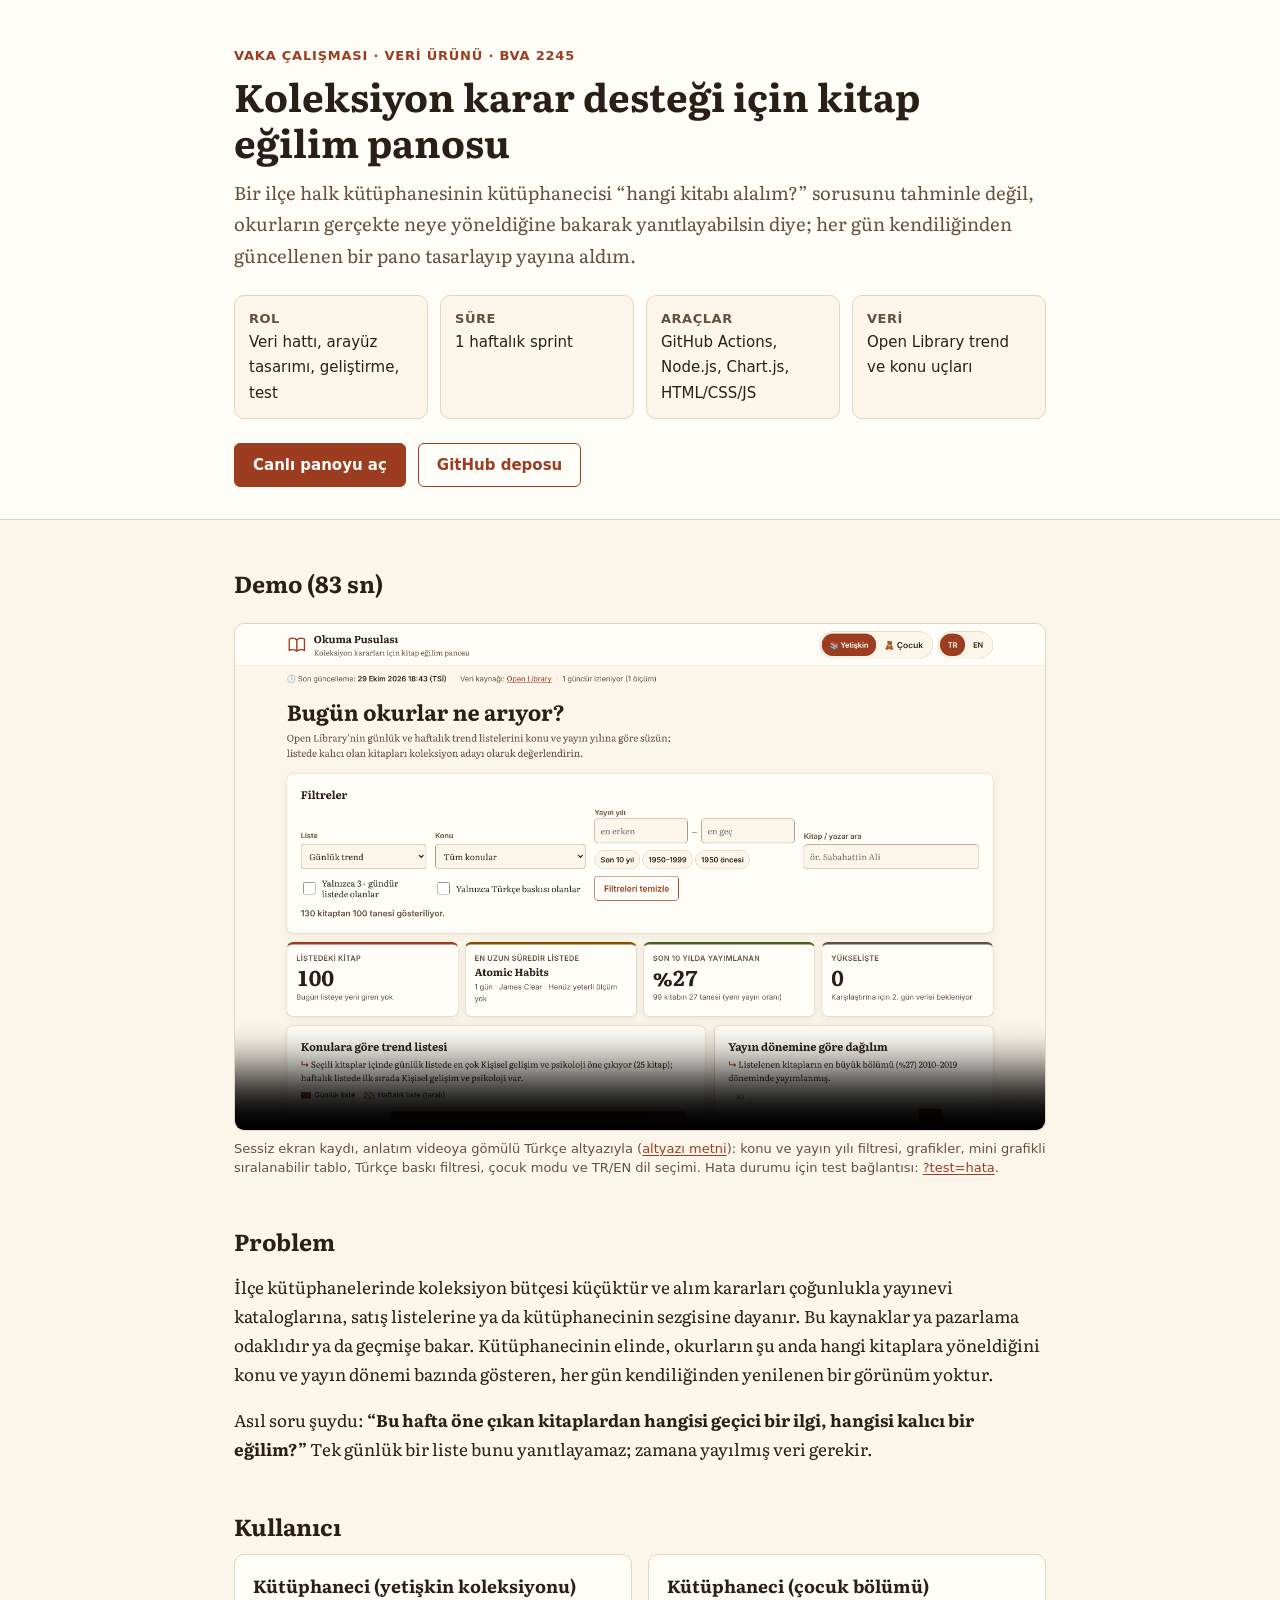
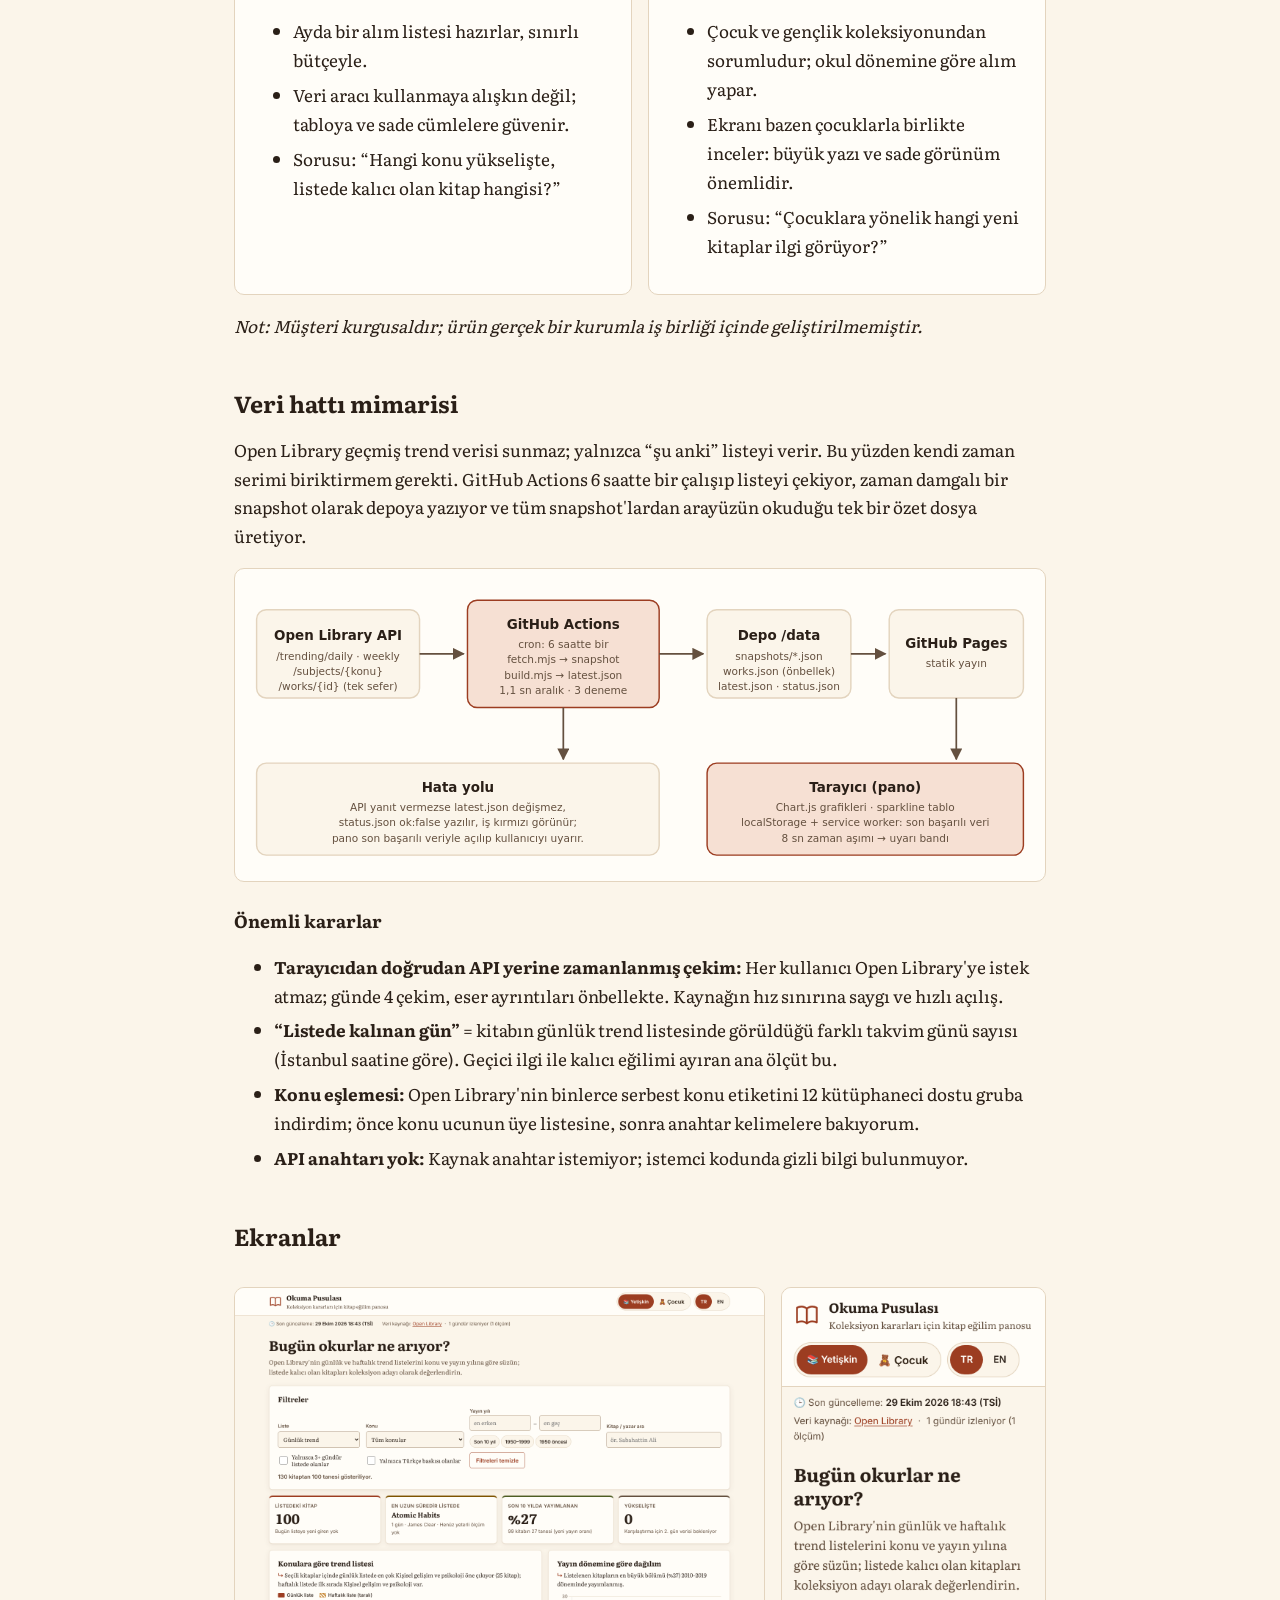
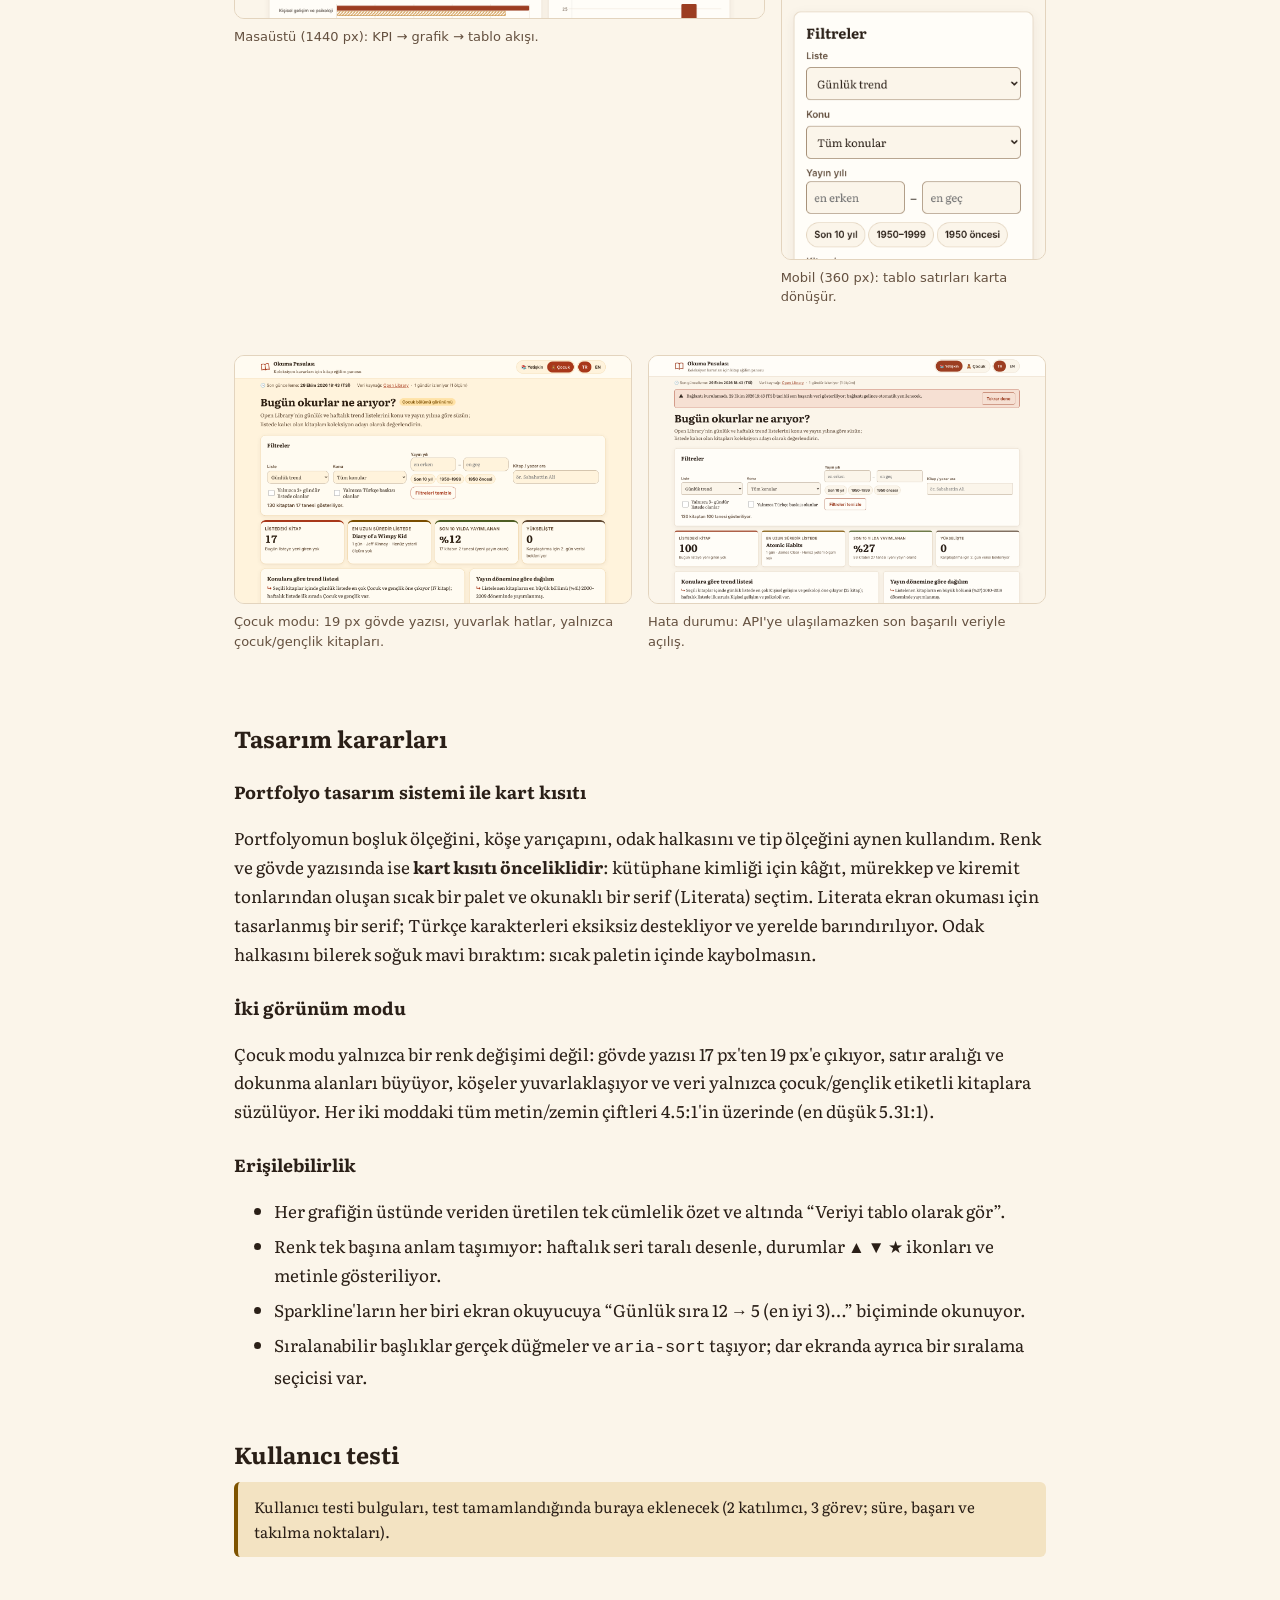
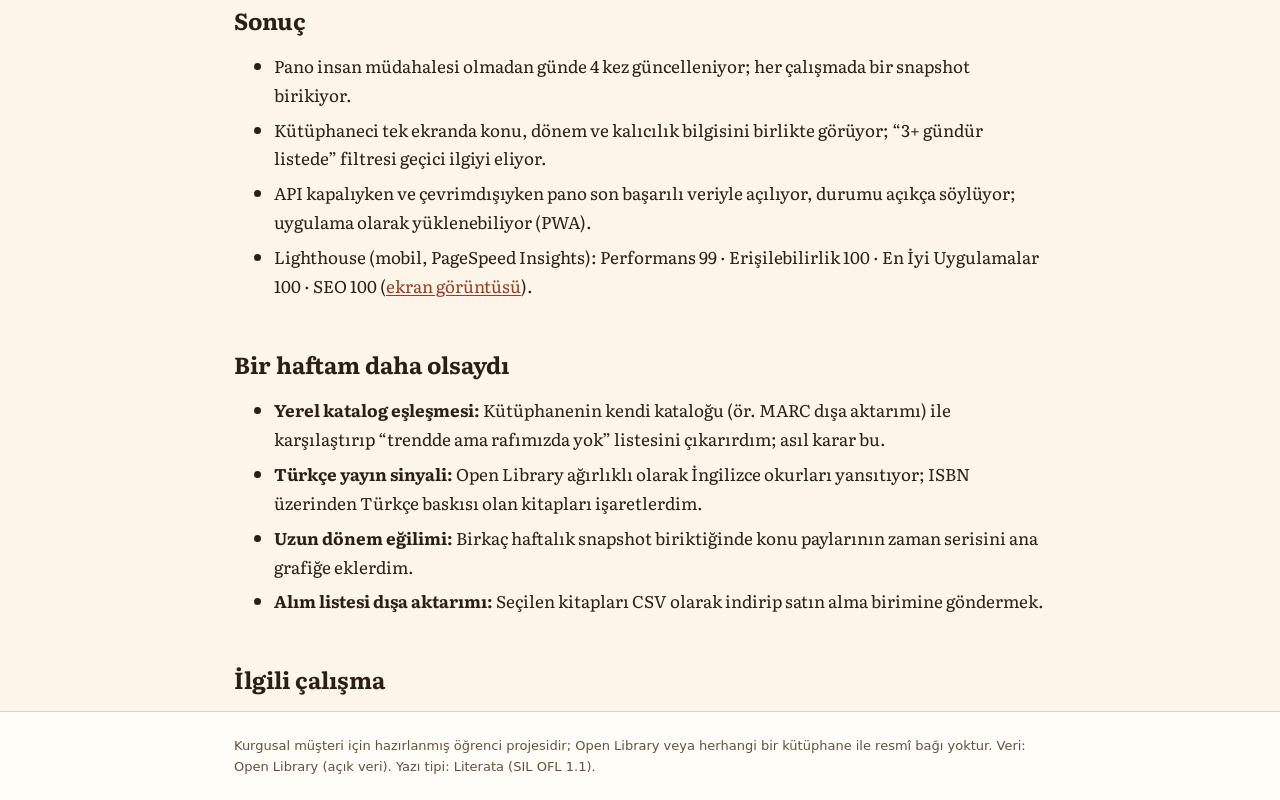
==== commit 43d60c8a: "docs(demo): 83 sn altyazılı demo videosunu vaka sayfasına göm, README'ye ekle Ayşe'nin ekran kaydı 1" ====
--- a/vaka-calismasi.html
+++ b/vaka-calismasi.html
@@ -10,52 +10,7 @@
   <link rel="preload" href="fonts/literata-latin-400-normal.woff2" as="font" type="font/woff2" crossorigin>
   <link rel="stylesheet" href="css/fonts.css">
   <link rel="stylesheet" href="css/tokens.css">
-  <style>
-    *, *::before, *::after { box-sizing: border-box; }
-    body { margin: 0; background: var(--paper); color: var(--ink); font: var(--fs-base)/1.7 var(--font-body); }
-    a { color: var(--accent); text-underline-offset: 2px; }
-    :focus-visible { outline: var(--focus); outline-offset: 2px; border-radius: 4px; }
-    .skip { position: absolute; left: 16px; top: -60px; background: var(--ink); color: var(--surface); padding: 8px 16px; border-radius: 6px; }
-    .skip:focus { top: 8px; }
-    .wrap { max-width: 860px; margin: 0 auto; padding: 0 16px; }
-    header.hero { background: var(--surface); border-bottom: 1px solid var(--line); padding: 48px 0 32px; }
-    .eyebrow { font: 600 var(--fs-xs)/1.3 var(--font-ui); text-transform: uppercase; letter-spacing: .06em; color: var(--accent); margin: 0 0 8px; }
-    h1 { font-size: var(--fs-h1); line-height: 1.2; margin: 0 0 12px; }
-    h2 { font-size: 1.45rem; line-height: 1.3; margin: 48px 0 12px; }
-    h3 { font-size: 1.1rem; margin: 24px 0 8px; }
-    .lede { font-size: 1.15rem; color: var(--muted); margin: 0; }
-    .facts { display: grid; grid-template-columns: repeat(auto-fit, minmax(170px, 1fr)); gap: 12px; margin: 24px 0 0; padding: 0; list-style: none; font-family: var(--font-ui); font-size: var(--fs-sm); }
-    .facts li { background: var(--paper); border: 1px solid var(--line); border-radius: var(--radius); padding: 12px 14px; }
-    .facts b { display: block; font-size: var(--fs-xs); color: var(--muted); text-transform: uppercase; letter-spacing: .04em; }
-    .cta { display: flex; flex-wrap: wrap; gap: 12px; margin-top: 24px; }
-    .btn { font: 600 var(--fs-sm)/1 var(--font-ui); background: var(--accent); color: var(--accent-ink); border: 1px solid var(--accent); padding: 13px 18px; border-radius: var(--radius-sm); text-decoration: none; min-height: 44px; display: inline-flex; align-items: center; }
-    .btn--ghost { background: transparent; color: var(--accent); }
-    main { padding-bottom: 64px; }
-    figure { margin: 24px 0; }
-    figure img, figure video, figure iframe { width: 100%; height: auto; border: 1px solid var(--line); border-radius: var(--radius); background: var(--surface); display: block; }
-    figcaption { font: var(--fs-xs)/1.5 var(--font-ui); color: var(--muted); margin-top: 8px; }
-    .grid2 { display: grid; gap: 16px; grid-template-columns: 1fr; }
-    @media (min-width: 700px) { .grid2 { grid-template-columns: 1fr 1fr; } .grid2--wide { grid-template-columns: 2fr 1fr; align-items: start; } }
-    .card { background: var(--surface); border: 1px solid var(--line); border-radius: var(--radius); padding: 16px 18px; }
-    .card h3 { margin-top: 0; }
-    table { width: 100%; border-collapse: collapse; font-size: var(--fs-sm); background: var(--surface); }
-    th, td { text-align: left; padding: 10px; border-bottom: 1px solid var(--line); vertical-align: top; }
-    thead th { background: var(--surface-2); font-family: var(--font-ui); font-size: var(--fs-xs); }
-    .table-scroll { overflow-x: auto; border: 1px solid var(--line); border-radius: var(--radius-sm); }
-    .todo { background: var(--ochre-soft); border-left: 4px solid var(--ochre); padding: 12px 16px; border-radius: 6px; font-size: var(--fs-sm); }
-    .diagram { background: var(--surface); border: 1px solid var(--line); border-radius: var(--radius); padding: 12px; }
-    .diagram svg { width: 100%; height: auto; display: block; }
-    .diagram text { font-family: var(--font-ui); fill: var(--ink); }
-    .diagram .sub { fill: var(--muted); font-size: 11px; }
-    .diagram .box { fill: var(--paper); stroke: var(--line); stroke-width: 1.5; }
-    .diagram .box--key { fill: var(--accent-soft); stroke: var(--accent); }
-    .diagram .arrow { stroke: var(--muted); stroke-width: 1.8; fill: none; marker-end: url(#ah); }
-    .diagram .ahead { fill: var(--muted); }
-    blockquote { margin: 16px 0; padding: 12px 16px; border-left: 4px solid var(--accent); background: var(--surface); font-style: italic; }
-    ul.tight li { margin-bottom: 6px; }
-    footer { border-top: 1px solid var(--line); background: var(--surface); padding: 24px 0; font: var(--fs-xs)/1.6 var(--font-ui); color: var(--muted); }
-    @media (min-width: 900px) { .wrap { padding: 0 24px; } }
-  </style>
+  <link rel="stylesheet" href="css/vaka.css">
 </head>
 <body>
   <a class="skip" href="#icerik">İçeriğe geç</a>
@@ -78,14 +33,13 @@
   </header>
 
   <main id="icerik" class="wrap">
-    <h2>Demo (75 sn)</h2>
+    <h2>Demo (83 sn)</h2>
     <figure>
-      <!-- DEMO_VIDEO: YouTube "liste dışı" bağlantısını aşağıdaki iframe src'sine yazın (…/embed/VIDEO_ID) ya da docs/demo.mp4 dosyasını ekleyin. -->
-      <video controls preload="none" poster="docs/ekran-masaustu.png" src="docs/demo.mp4">
-        <track kind="captions" src="docs/demo-altyazi.vtt" srclang="tr" label="Türkçe" default>
+      <!-- Demo videosu: 83 sn ekran kaydı; Türkçe altyazı videoya gömülüdür (metni: docs/demo-altyazi.vtt). -->
+      <video controls preload="none" poster="docs/ekran-masaustu.png" src="docs/demo.mp4" aria-describedby="video-aciklama">
         Tarayıcınız video öğesini desteklemiyor. <a href="docs/demo.mp4">Videoyu indirin</a>.
       </video>
-      <figcaption>Ekran kaydı, Türkçe altyazılı: filtreleme, sıralama, çocuk modu ve API kapalıyken son veriyle açılma.</figcaption>
+      <figcaption id="video-aciklama">Sessiz ekran kaydı, anlatım videoya gömülü Türkçe altyazıyla (<a href="docs/demo-altyazi.vtt">altyazı metni</a>): konu ve yayın yılı filtresi, grafikler, mini grafikli sıralanabilir tablo, Türkçe baskı filtresi, çocuk modu ve TR/EN dil seçimi. Hata durumu için test bağlantısı: <a href="index.html?test=hata">?test=hata</a>.</figcaption>
     </figure>
 
     <h2>Problem</h2>
--- a/css/vaka.css
+++ b/css/vaka.css
@@ -0,0 +1,45 @@
+/* Vaka çalışması sayfası — CSP için satır içi <style> buraya taşındı */
+*, *::before, *::after { box-sizing: border-box; }
+body { margin: 0; background: var(--paper); color: var(--ink); font: var(--fs-base)/1.7 var(--font-body); }
+a { color: var(--accent); text-underline-offset: 2px; }
+:focus-visible { outline: var(--focus); outline-offset: 2px; border-radius: 4px; }
+.skip { position: absolute; left: 16px; top: -60px; background: var(--ink); color: var(--surface); padding: 8px 16px; border-radius: 6px; }
+.skip:focus { top: 8px; }
+.wrap { max-width: 860px; margin: 0 auto; padding: 0 16px; }
+header.hero { background: var(--surface); border-bottom: 1px solid var(--line); padding: 48px 0 32px; }
+.eyebrow { font: 600 var(--fs-xs)/1.3 var(--font-ui); text-transform: uppercase; letter-spacing: .06em; color: var(--accent); margin: 0 0 8px; }
+h1 { font-size: var(--fs-h1); line-height: 1.2; margin: 0 0 12px; }
+h2 { font-size: 1.45rem; line-height: 1.3; margin: 48px 0 12px; }
+h3 { font-size: 1.1rem; margin: 24px 0 8px; }
+.lede { font-size: 1.15rem; color: var(--muted); margin: 0; }
+.facts { display: grid; grid-template-columns: repeat(auto-fit, minmax(170px, 1fr)); gap: 12px; margin: 24px 0 0; padding: 0; list-style: none; font-family: var(--font-ui); font-size: var(--fs-sm); }
+.facts li { background: var(--paper); border: 1px solid var(--line); border-radius: var(--radius); padding: 12px 14px; }
+.facts b { display: block; font-size: var(--fs-xs); color: var(--muted); text-transform: uppercase; letter-spacing: .04em; }
+.cta { display: flex; flex-wrap: wrap; gap: 12px; margin-top: 24px; }
+.btn { font: 600 var(--fs-sm)/1 var(--font-ui); background: var(--accent); color: var(--accent-ink); border: 1px solid var(--accent); padding: 13px 18px; border-radius: var(--radius-sm); text-decoration: none; min-height: 44px; display: inline-flex; align-items: center; }
+.btn--ghost { background: transparent; color: var(--accent); }
+main { padding-bottom: 64px; }
+figure { margin: 24px 0; }
+figure img, figure video, figure iframe { width: 100%; height: auto; border: 1px solid var(--line); border-radius: var(--radius); background: var(--surface); display: block; }
+figcaption { font: var(--fs-xs)/1.5 var(--font-ui); color: var(--muted); margin-top: 8px; }
+.grid2 { display: grid; gap: 16px; grid-template-columns: 1fr; }
+@media (min-width: 700px) { .grid2 { grid-template-columns: 1fr 1fr; } .grid2--wide { grid-template-columns: 2fr 1fr; align-items: start; } }
+.card { background: var(--surface); border: 1px solid var(--line); border-radius: var(--radius); padding: 16px 18px; }
+.card h3 { margin-top: 0; }
+table { width: 100%; border-collapse: collapse; font-size: var(--fs-sm); background: var(--surface); }
+th, td { text-align: left; padding: 10px; border-bottom: 1px solid var(--line); vertical-align: top; }
+thead th { background: var(--surface-2); font-family: var(--font-ui); font-size: var(--fs-xs); }
+.table-scroll { overflow-x: auto; border: 1px solid var(--line); border-radius: var(--radius-sm); }
+.todo { background: var(--ochre-soft); border-left: 4px solid var(--ochre); padding: 12px 16px; border-radius: 6px; font-size: var(--fs-sm); }
+.diagram { background: var(--surface); border: 1px solid var(--line); border-radius: var(--radius); padding: 12px; }
+.diagram svg { width: 100%; height: auto; display: block; }
+.diagram text { font-family: var(--font-ui); fill: var(--ink); }
+.diagram .sub { fill: var(--muted); font-size: 11px; }
+.diagram .box { fill: var(--paper); stroke: var(--line); stroke-width: 1.5; }
+.diagram .box--key { fill: var(--accent-soft); stroke: var(--accent); }
+.diagram .arrow { stroke: var(--muted); stroke-width: 1.8; fill: none; marker-end: url(#ah); }
+.diagram .ahead { fill: var(--muted); }
+blockquote { margin: 16px 0; padding: 12px 16px; border-left: 4px solid var(--accent); background: var(--surface); font-style: italic; }
+ul.tight li { margin-bottom: 6px; }
+footer { border-top: 1px solid var(--line); background: var(--surface); padding: 24px 0; font: var(--fs-xs)/1.6 var(--font-ui); color: var(--muted); }
+@media (min-width: 900px) { .wrap { padding: 0 24px; } }
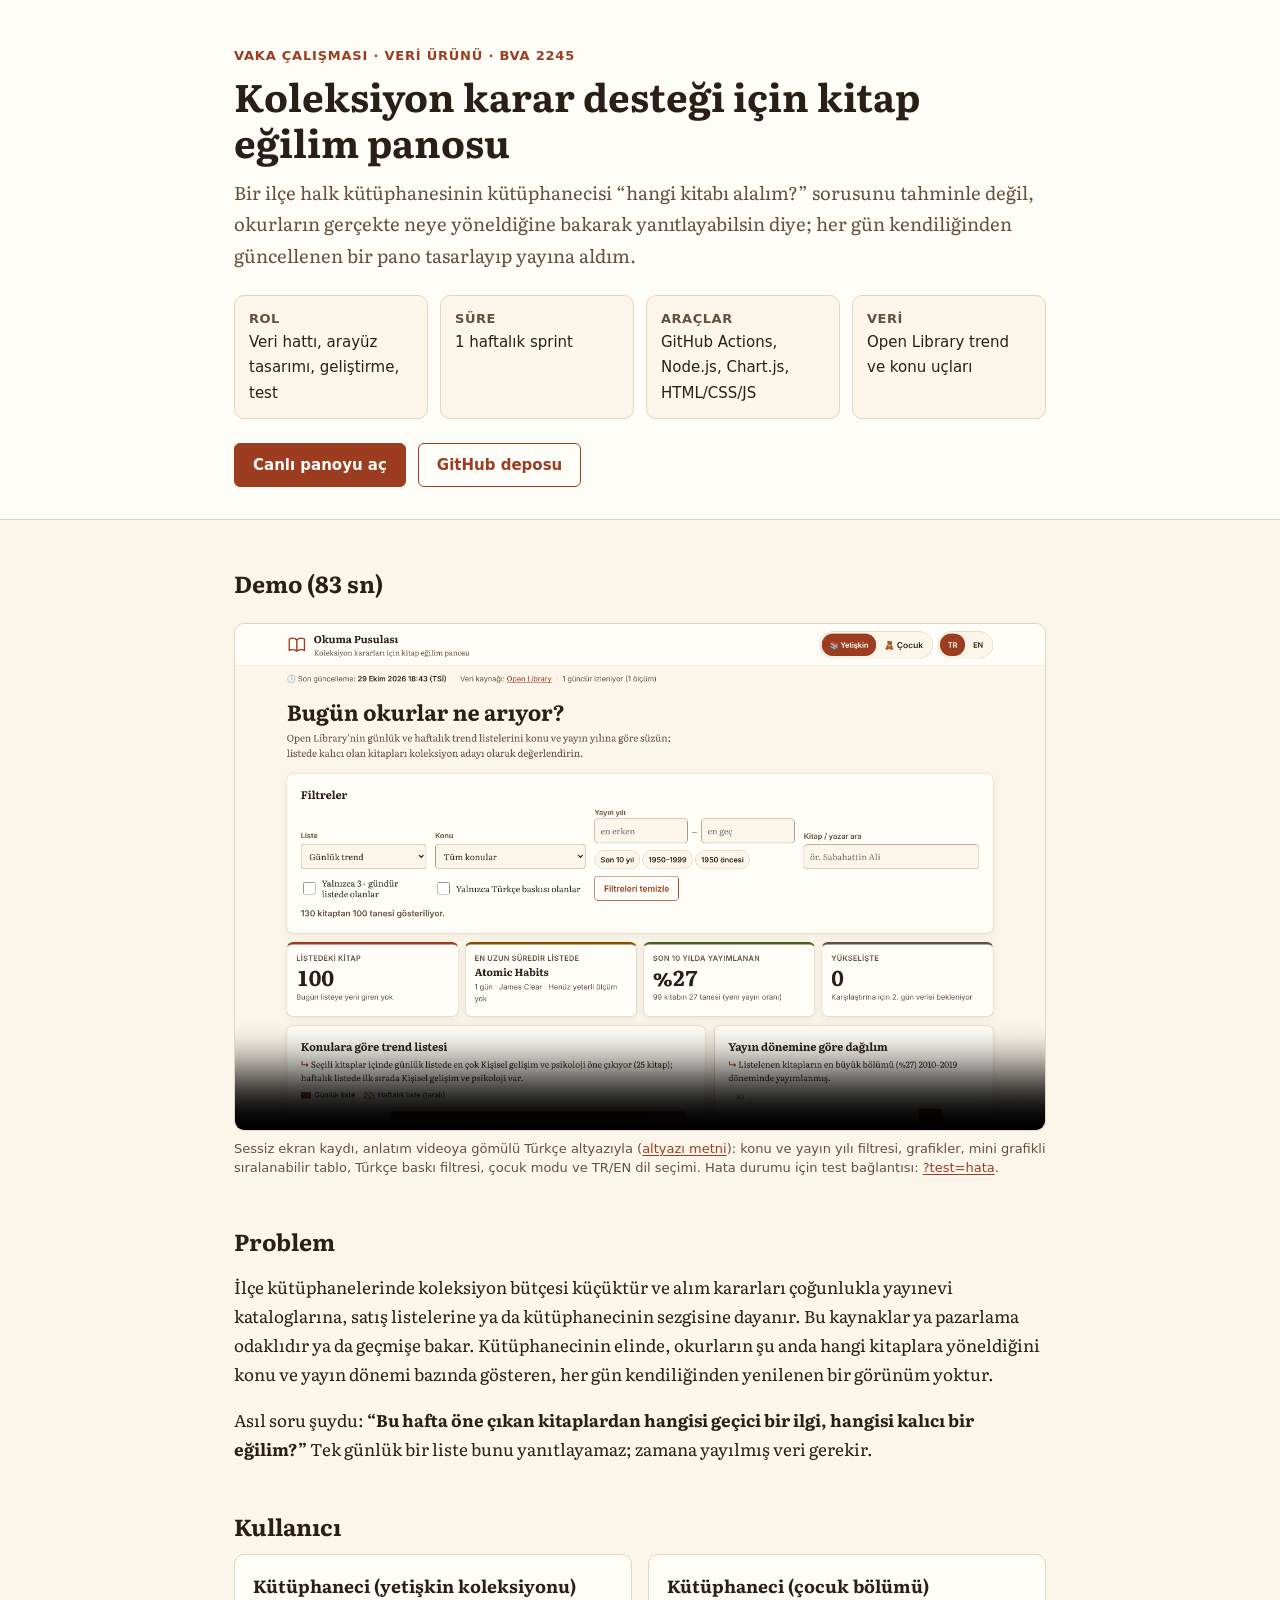
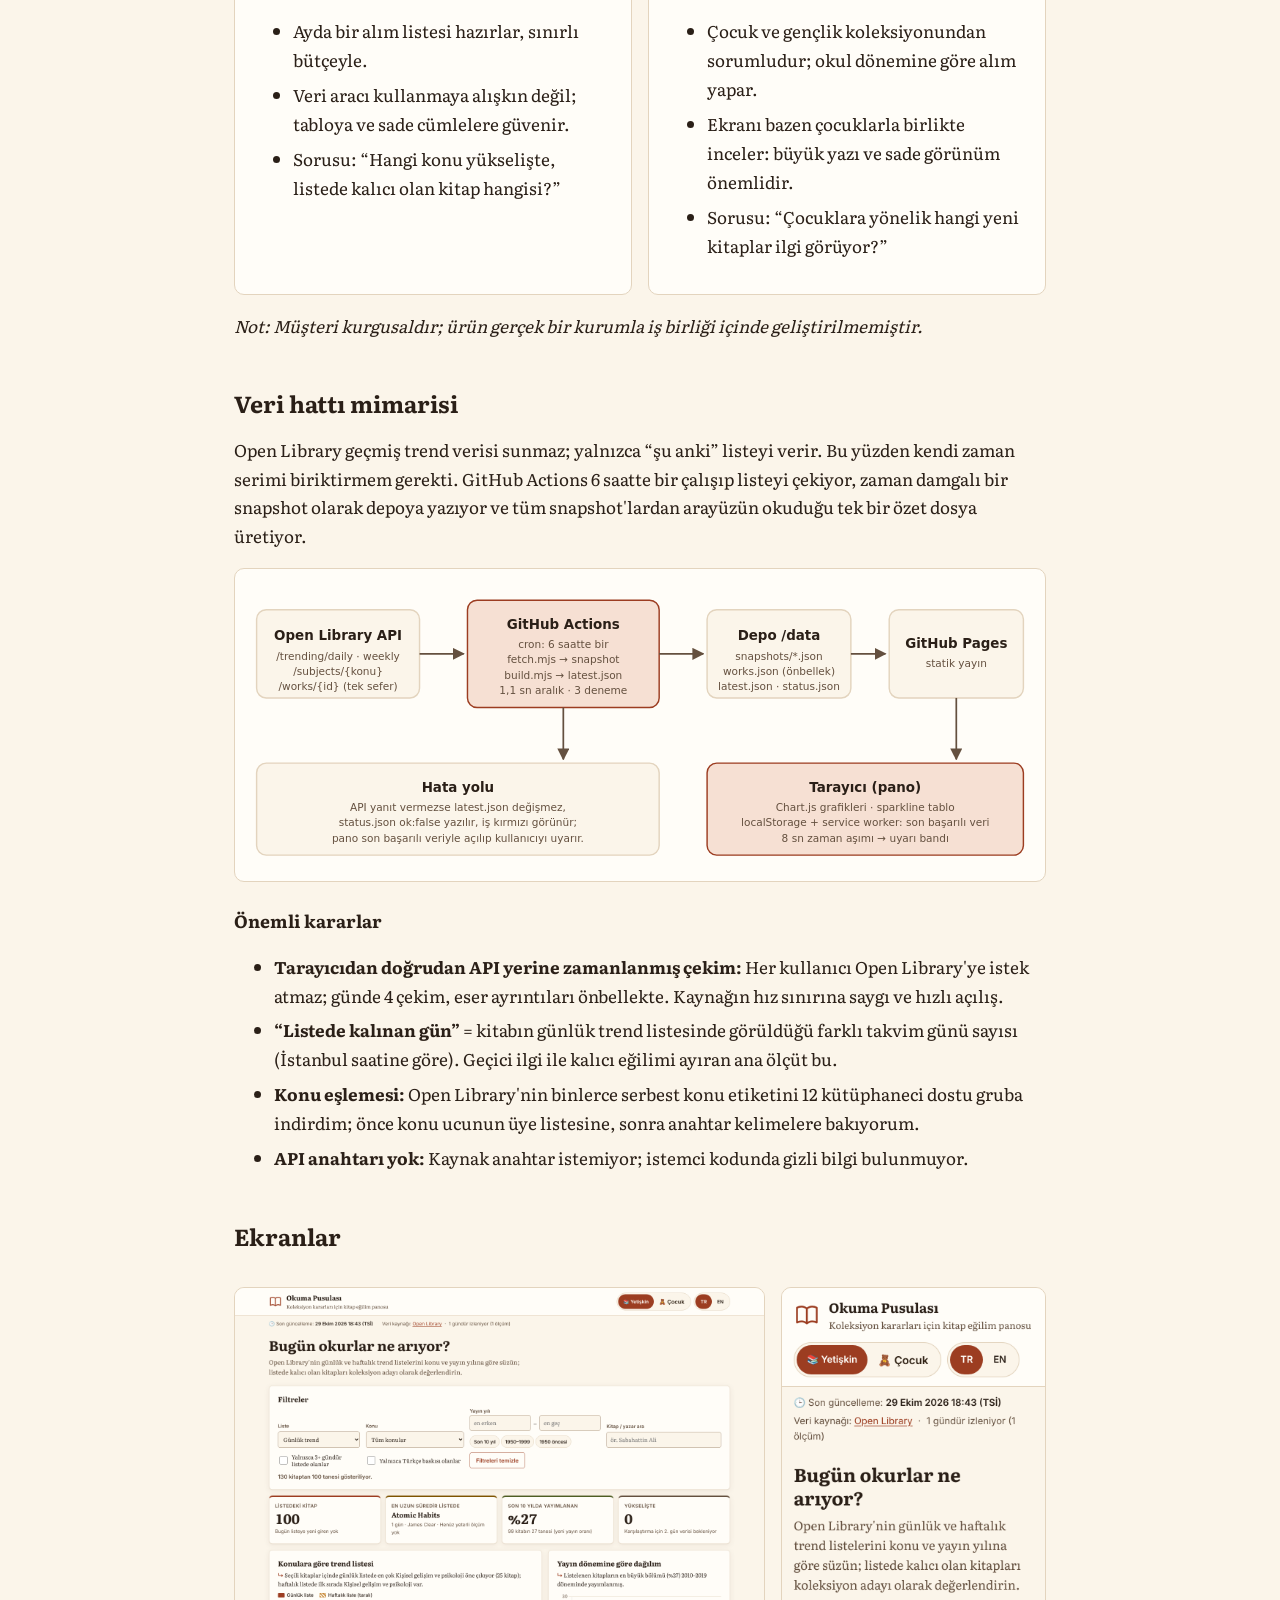
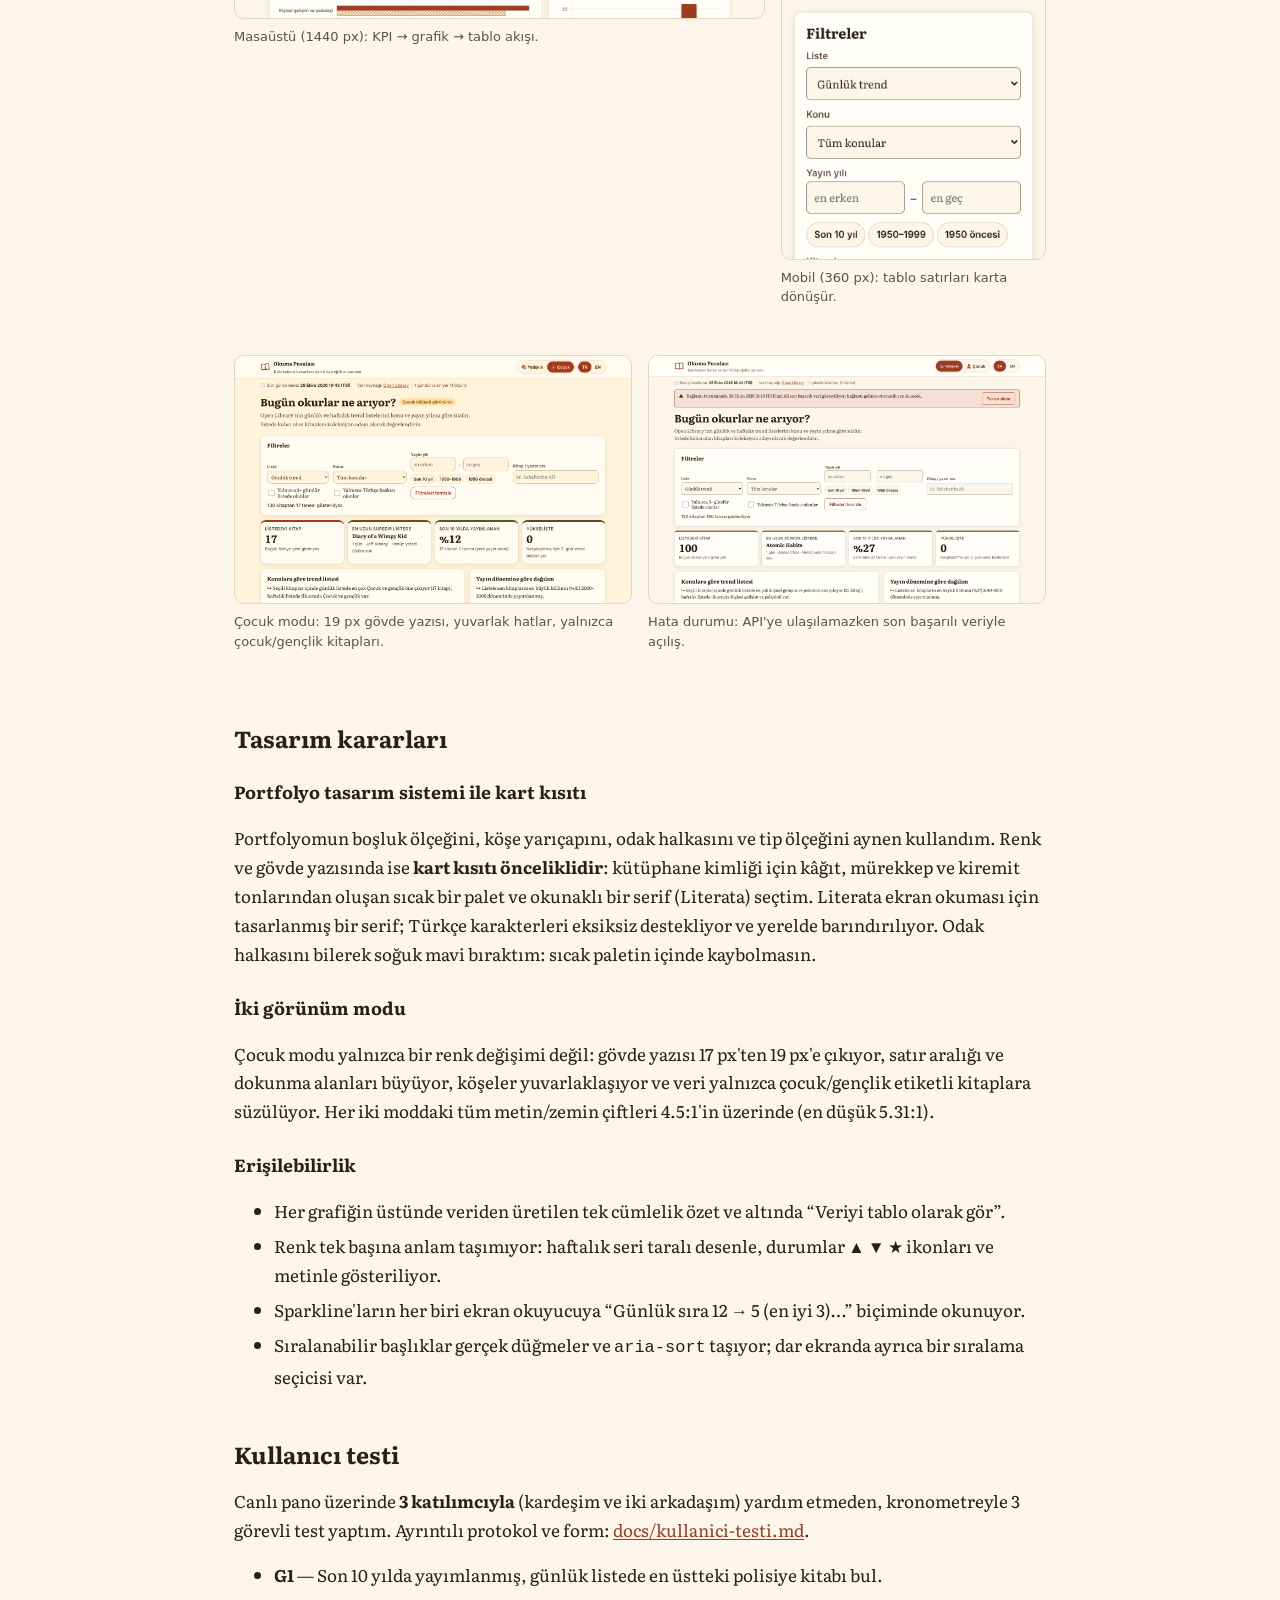
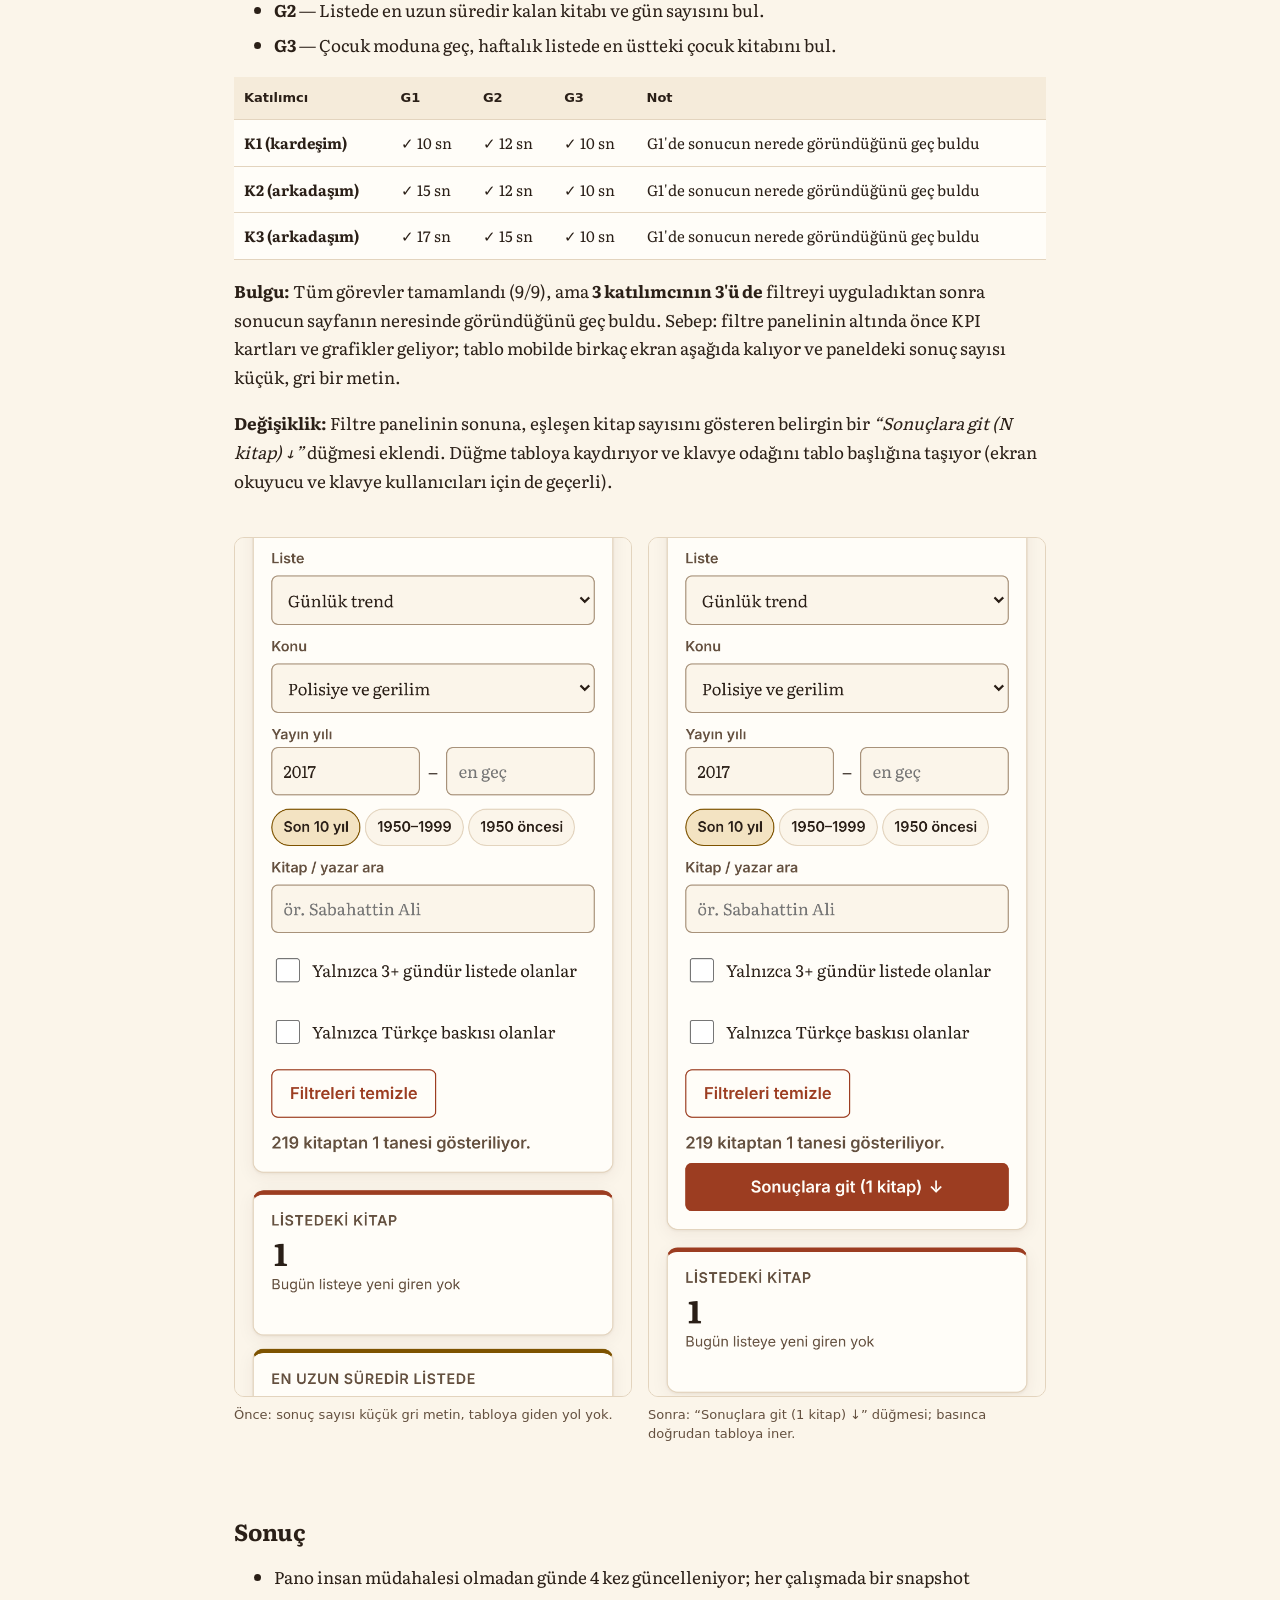
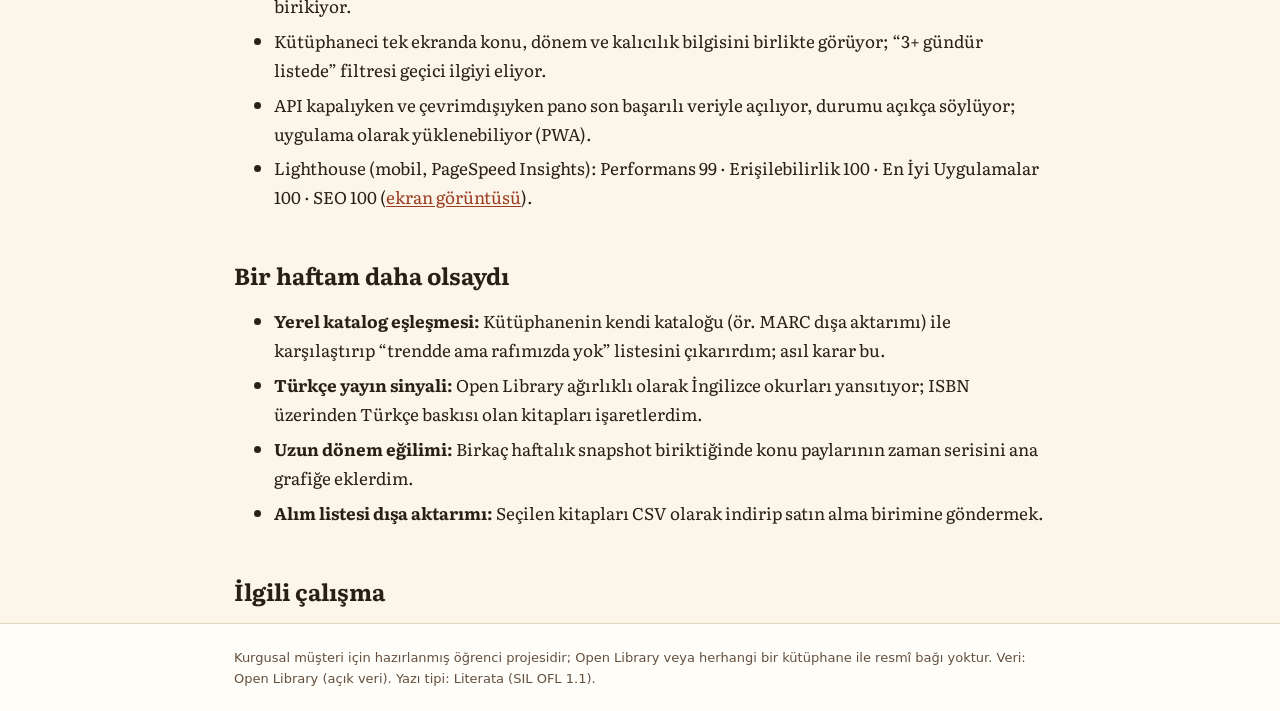
==== commit 9145f382: "docs(test): 3 katılımcılı kullanıcı testi sonuçları, bulgu ve önce/sonra görselleri Co-Authored-By: " ====
--- a/vaka-calismasi.html
+++ b/vaka-calismasi.html
@@ -139,7 +139,7 @@
         <figcaption>Çocuk modu: 19 px gövde yazısı, yuvarlak hatlar, yalnızca çocuk/gençlik kitapları.</figcaption>
       </figure>
       <figure>
-        <img src="docs/ekran-hata.png" alt="Bağlantı yokken üstte kırmızı uyarı bandı: son başarılı verinin tarihi ve Tekrar dene düğmesi." loading="lazy" width="1440" height="500">
+        <img src="docs/ekran-hata.png" alt="Bağlantı yokken üstte kırmızı uyarı bandı: son başarılı verinin tarihi ve Tekrar dene düğmesi." loading="lazy" width="1440" height="900">
         <figcaption>Hata durumu: API'ye ulaşılamazken son başarılı veriyle açılış.</figcaption>
       </figure>
     </div>
@@ -158,9 +158,34 @@
     </ul>
 
     <h2>Kullanıcı testi</h2>
-    <div id="test-bulgulari" class="todo">
-      <!-- KULLANICI_TESTI: docs/kullanici-testi.md tamamlandığında bu blok gerçek bulgularla değiştirilecek. -->
-      Kullanıcı testi bulguları, test tamamlandığında buraya eklenecek (2 katılımcı, 3 görev; süre, başarı ve takılma noktaları).
+    <div id="test-bulgulari">
+      <p>Canlı pano üzerinde <strong>3 katılımcıyla</strong> (kardeşim ve iki arkadaşım) yardım etmeden, kronometreyle 3 görevli test yaptım. Ayrıntılı protokol ve form: <a href="https://github.com/aysedudutursun/kitap-egilim-panosu/blob/main/docs/kullanici-testi.md">docs/kullanici-testi.md</a>.</p>
+      <ul class="tight">
+        <li><strong>G1</strong> — Son 10 yılda yayımlanmış, günlük listede en üstteki polisiye kitabı bul.</li>
+        <li><strong>G2</strong> — Listede en uzun süredir kalan kitabı ve gün sayısını bul.</li>
+        <li><strong>G3</strong> — Çocuk moduna geç, haftalık listede en üstteki çocuk kitabını bul.</li>
+      </ul>
+      <table>
+        <caption class="sr-only">Kullanıcı testi sonuçları: görev başına süre (saniye)</caption>
+        <thead><tr><th scope="col">Katılımcı</th><th scope="col">G1</th><th scope="col">G2</th><th scope="col">G3</th><th scope="col">Not</th></tr></thead>
+        <tbody>
+          <tr><th scope="row">K1 (kardeşim)</th><td>✓ 10 sn</td><td>✓ 12 sn</td><td>✓ 10 sn</td><td>G1'de sonucun nerede göründüğünü geç buldu</td></tr>
+          <tr><th scope="row">K2 (arkadaşım)</th><td>✓ 15 sn</td><td>✓ 12 sn</td><td>✓ 10 sn</td><td>G1'de sonucun nerede göründüğünü geç buldu</td></tr>
+          <tr><th scope="row">K3 (arkadaşım)</th><td>✓ 17 sn</td><td>✓ 15 sn</td><td>✓ 10 sn</td><td>G1'de sonucun nerede göründüğünü geç buldu</td></tr>
+        </tbody>
+      </table>
+      <p><strong>Bulgu:</strong> Tüm görevler tamamlandı (9/9), ama <strong>3 katılımcının 3'ü de</strong> filtreyi uyguladıktan sonra sonucun sayfanın neresinde göründüğünü geç buldu. Sebep: filtre panelinin altında önce KPI kartları ve grafikler geliyor; tablo mobilde birkaç ekran aşağıda kalıyor ve paneldeki sonuç sayısı küçük, gri bir metin.</p>
+      <p><strong>Değişiklik:</strong> Filtre panelinin sonuna, eşleşen kitap sayısını gösteren belirgin bir <em>“Sonuçlara git (N kitap) ↓”</em> düğmesi eklendi. Düğme tabloya kaydırıyor ve klavye odağını tablo başlığına taşıyor (ekran okuyucu ve klavye kullanıcıları için de geçerli).</p>
+      <div class="grid2">
+        <figure>
+          <img src="docs/test-once.png" alt="Önce: Polisiye ve Son 10 yıl filtresi seçili mobil ekranda filtre panelinin altında yalnızca küçük gri '219 kitaptan 1 tanesi gösteriliyor' yazısı var; sonuçlara giden bir yol görünmüyor." loading="lazy" width="360" height="780">
+          <figcaption>Önce: sonuç sayısı küçük gri metin, tabloya giden yol yok.</figcaption>
+        </figure>
+        <figure>
+          <img src="docs/test-sonra.png" alt="Sonra: aynı ekranda sonuç sayısının altında tam genişlikte kiremit renkli 'Sonuçlara git (1 kitap) ↓' düğmesi." loading="lazy" width="360" height="780">
+          <figcaption>Sonra: “Sonuçlara git (1 kitap) ↓” düğmesi; basınca doğrudan tabloya iner.</figcaption>
+        </figure>
+      </div>
     </div>
 
     <h2>Sonuç</h2>
--- a/css/vaka.css
+++ b/css/vaka.css
@@ -43,3 +43,4 @@
 ul.tight li { margin-bottom: 6px; }
 footer { border-top: 1px solid var(--line); background: var(--surface); padding: 24px 0; font: var(--fs-xs)/1.6 var(--font-ui); color: var(--muted); }
 @media (min-width: 900px) { .wrap { padding: 0 24px; } }
+.sr-only { position: absolute !important; width: 1px; height: 1px; overflow: hidden; clip: rect(0 0 0 0); white-space: nowrap; }
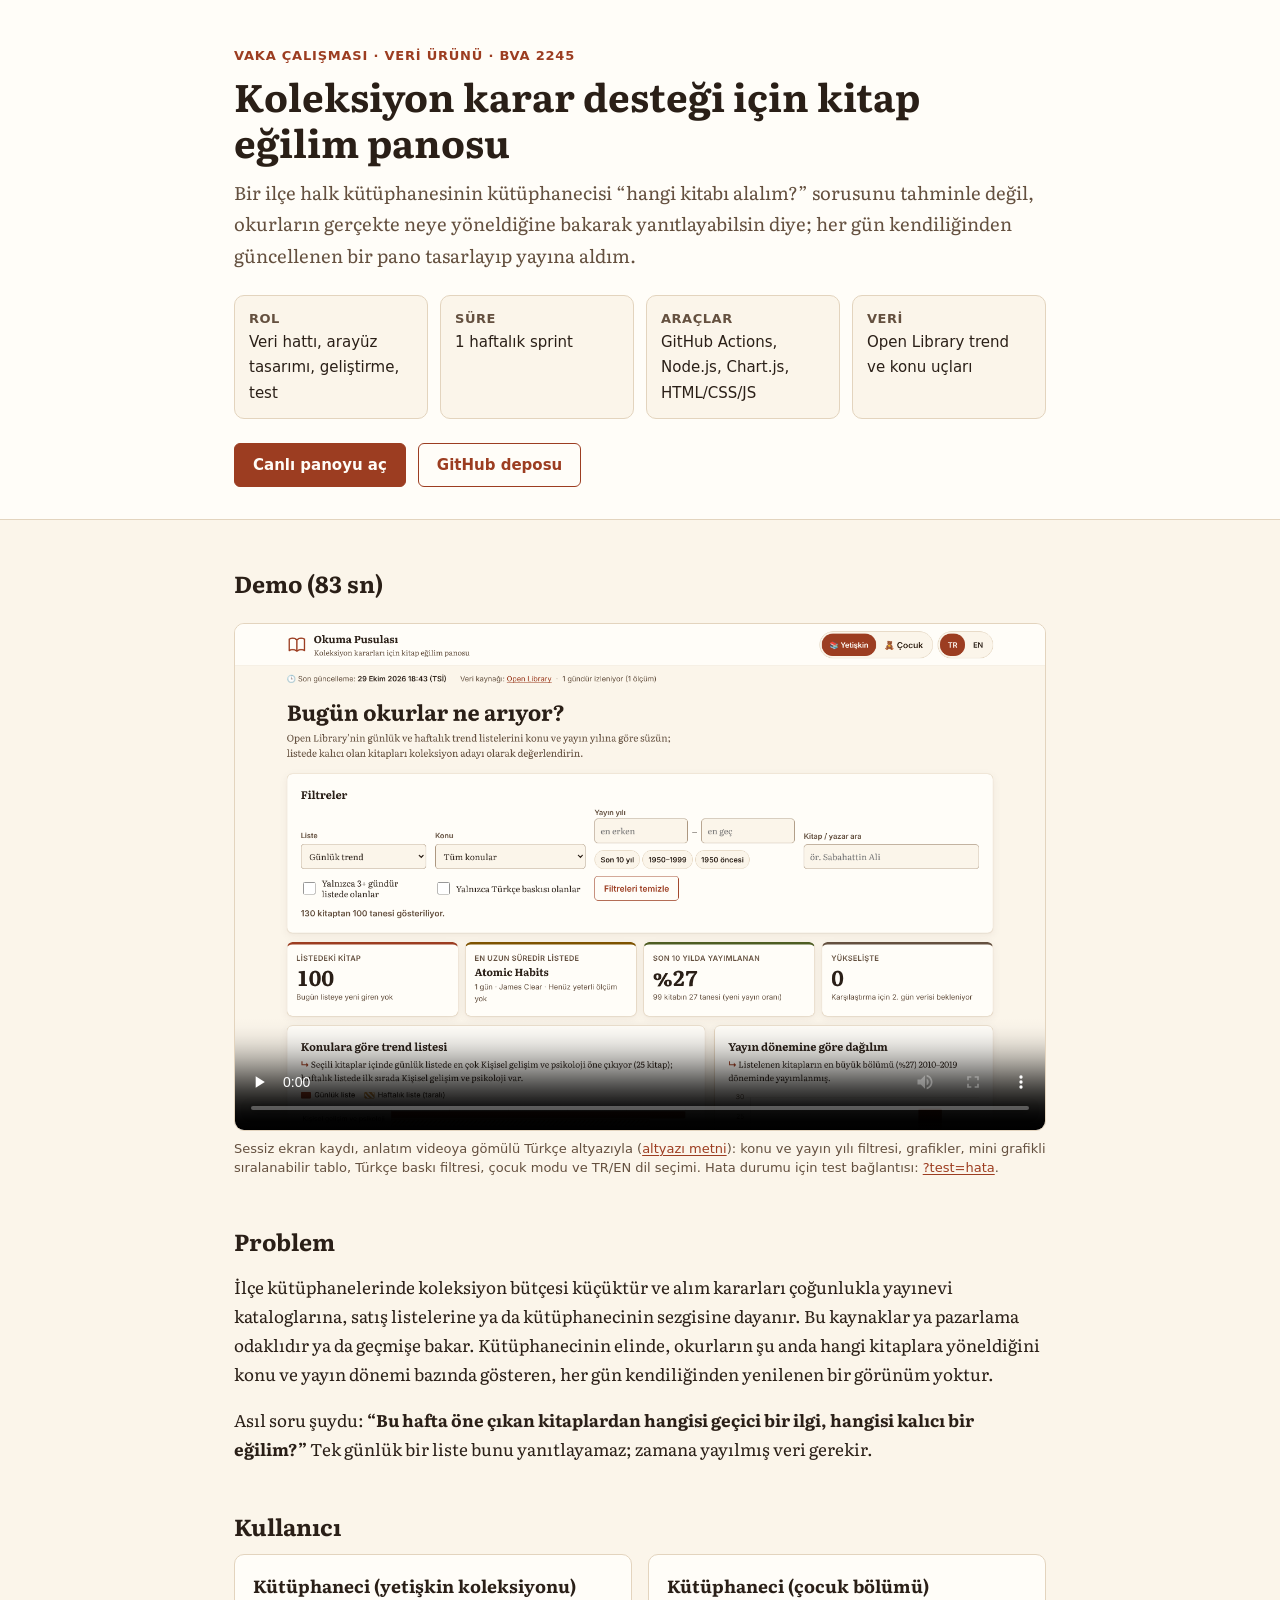
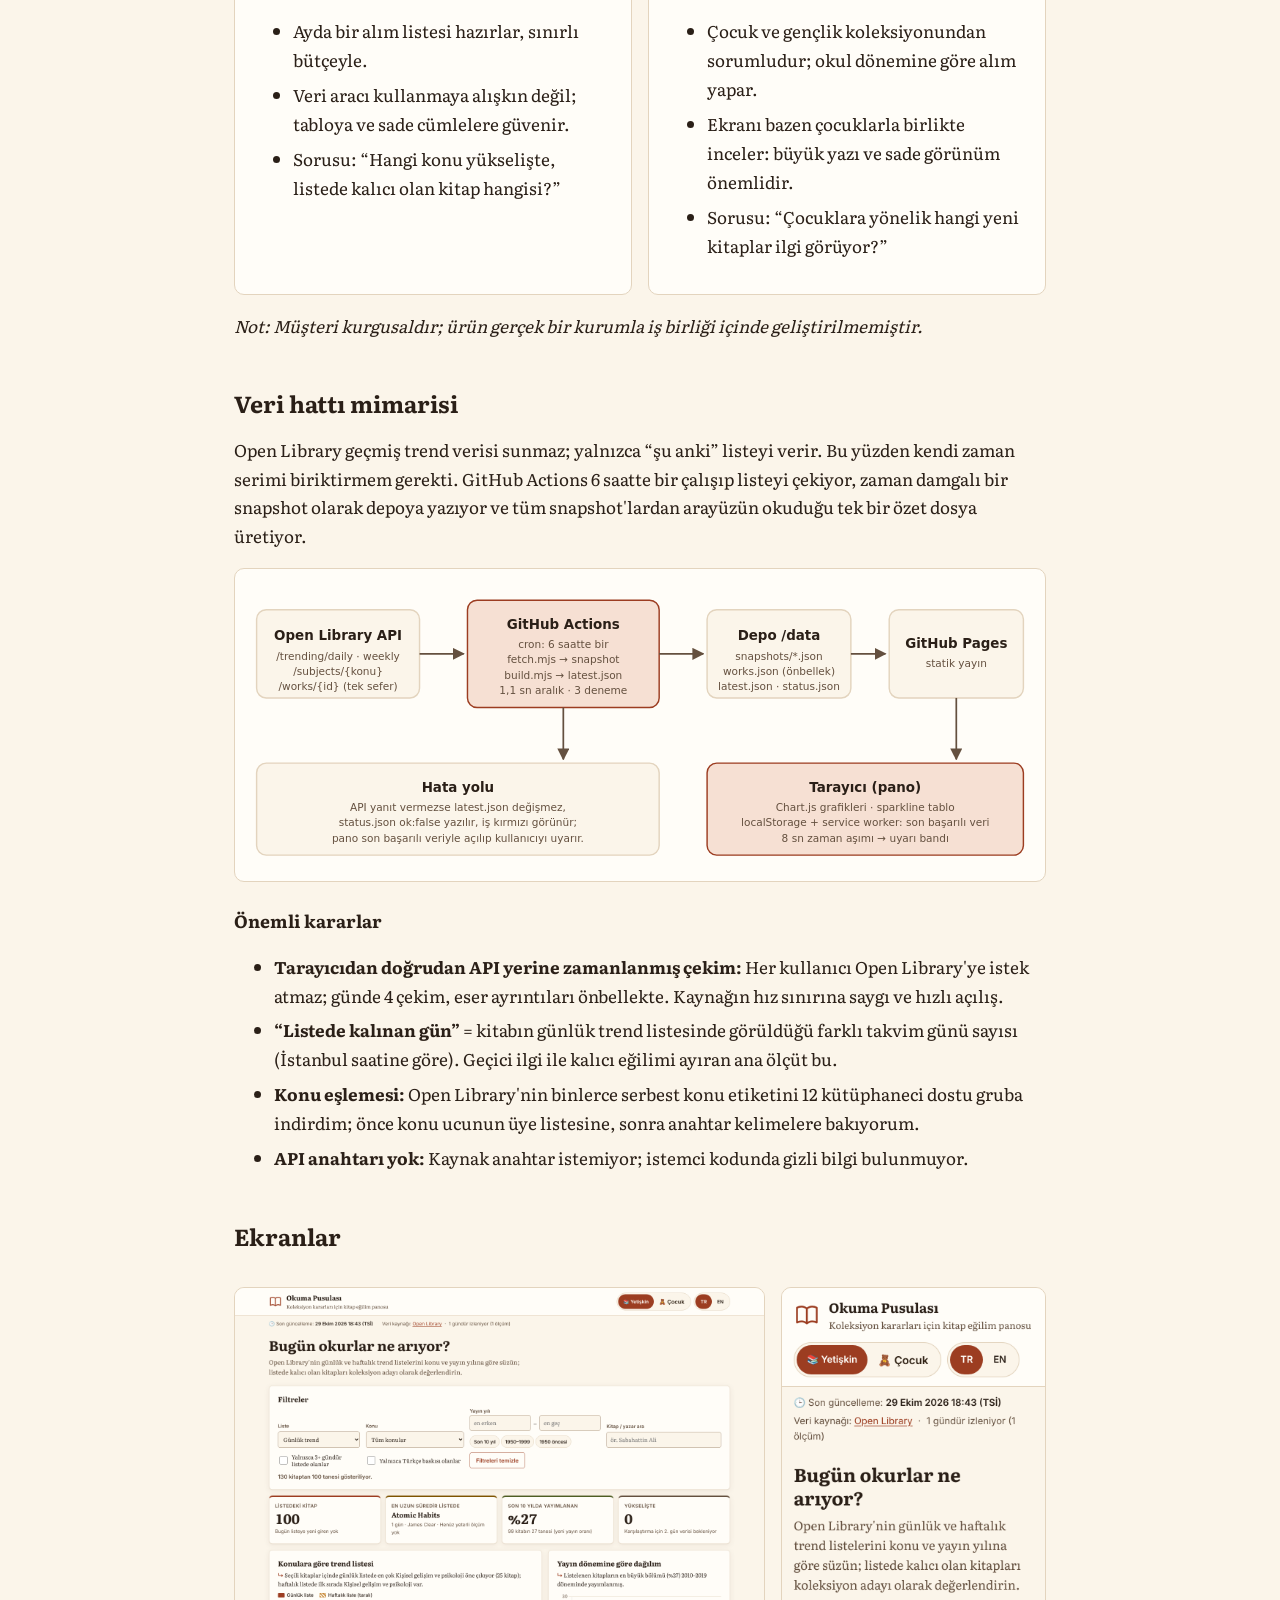
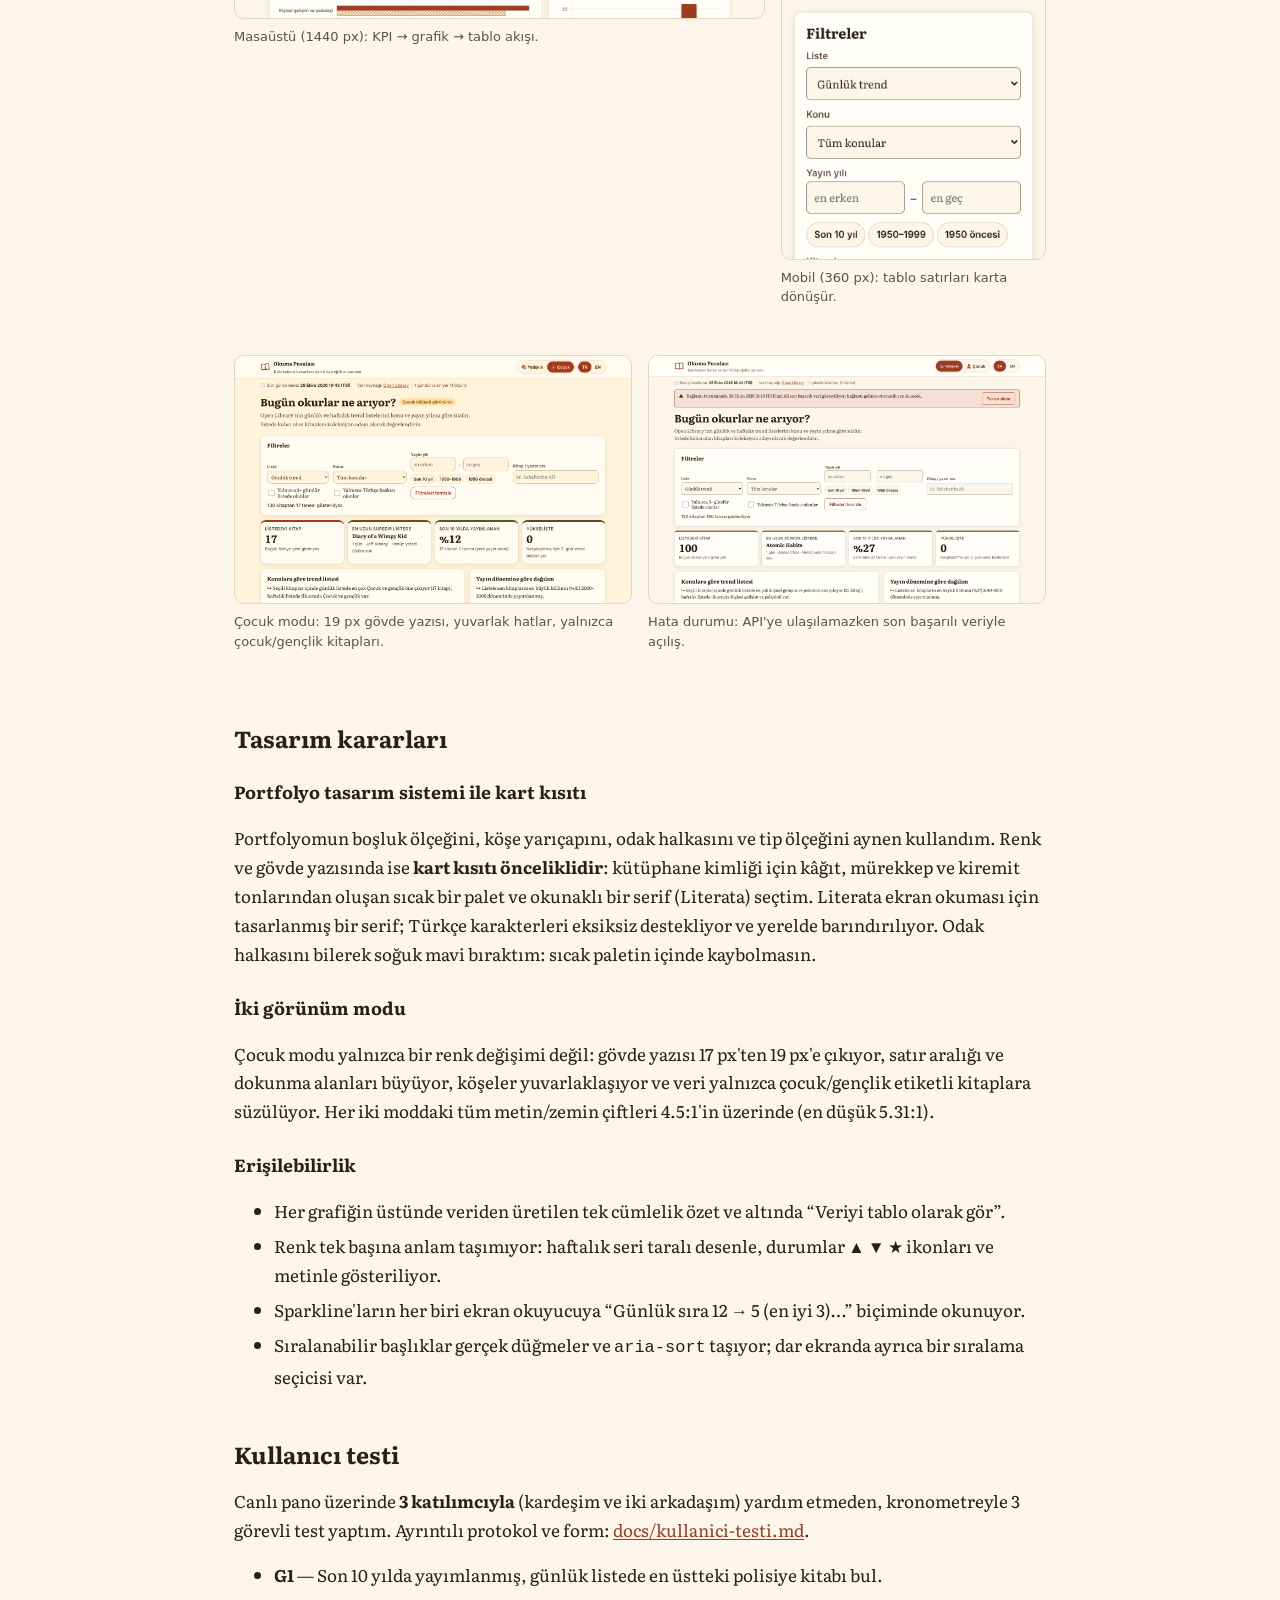
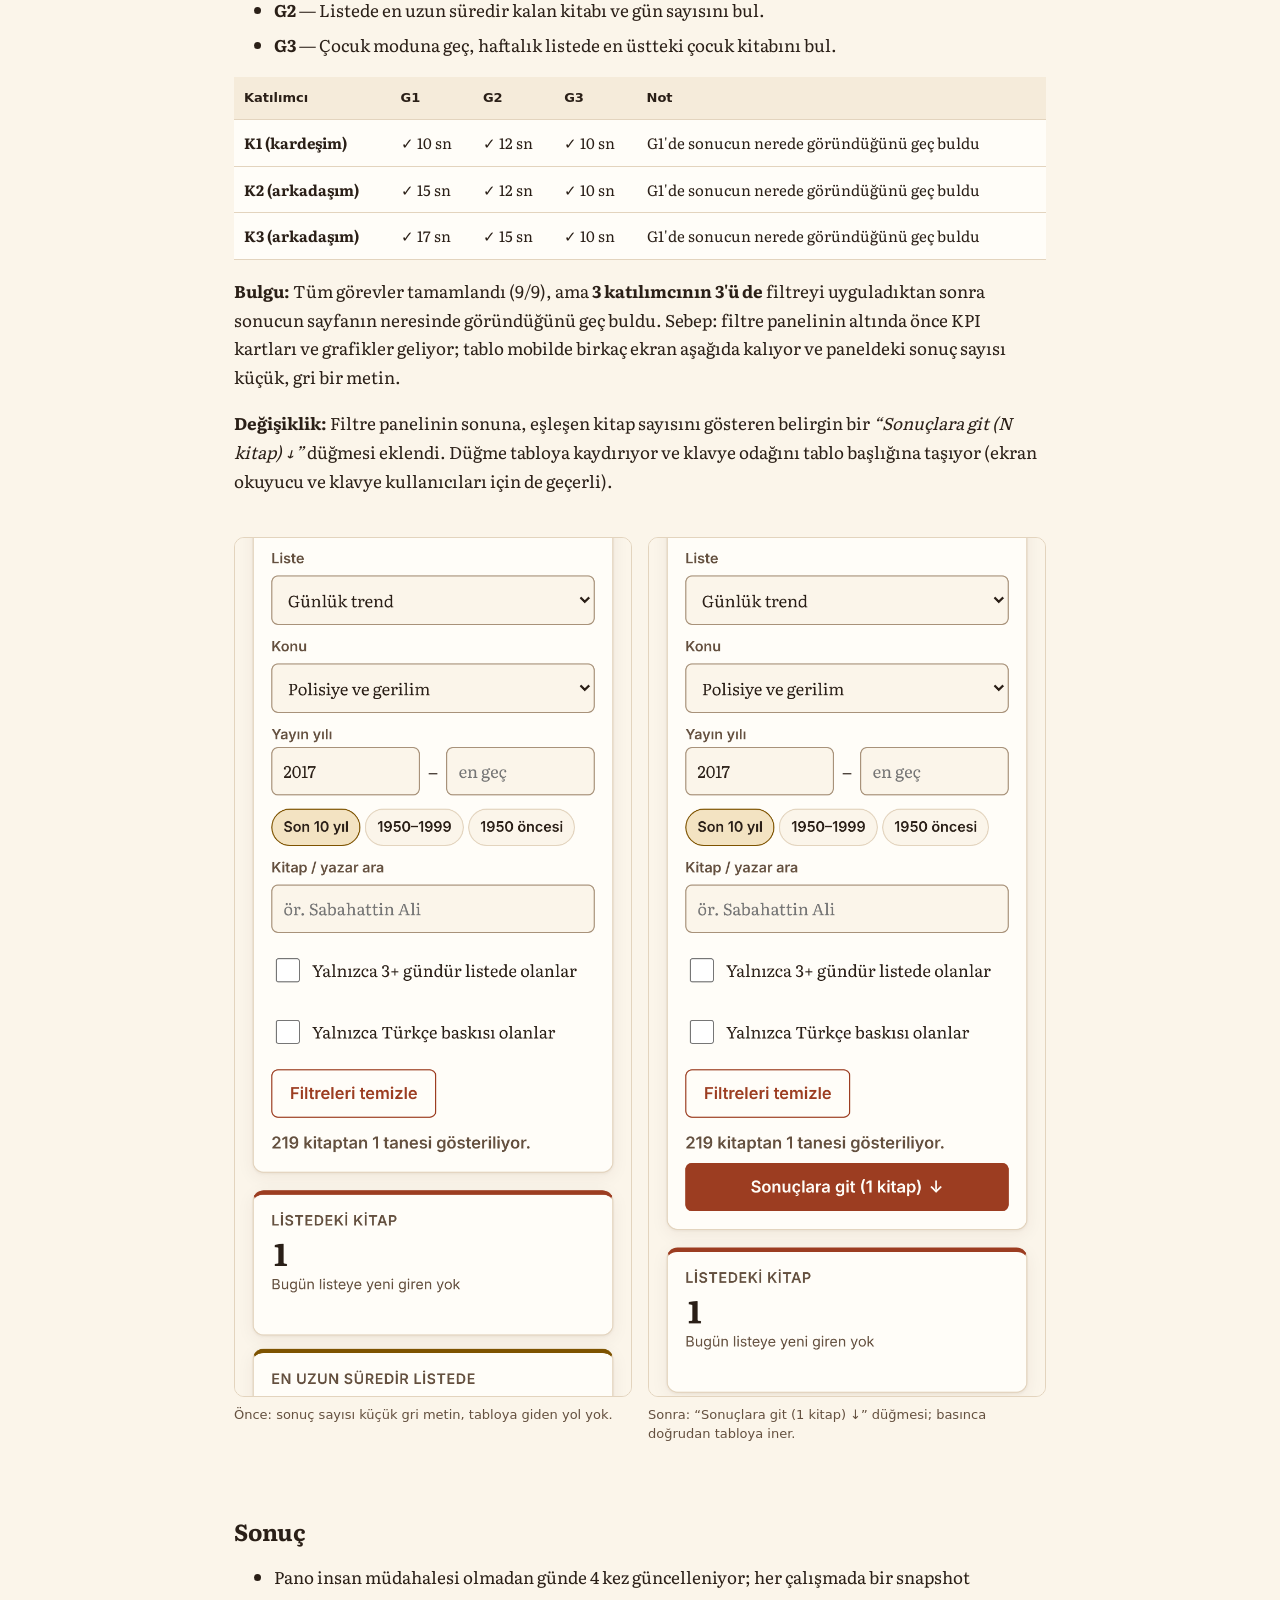
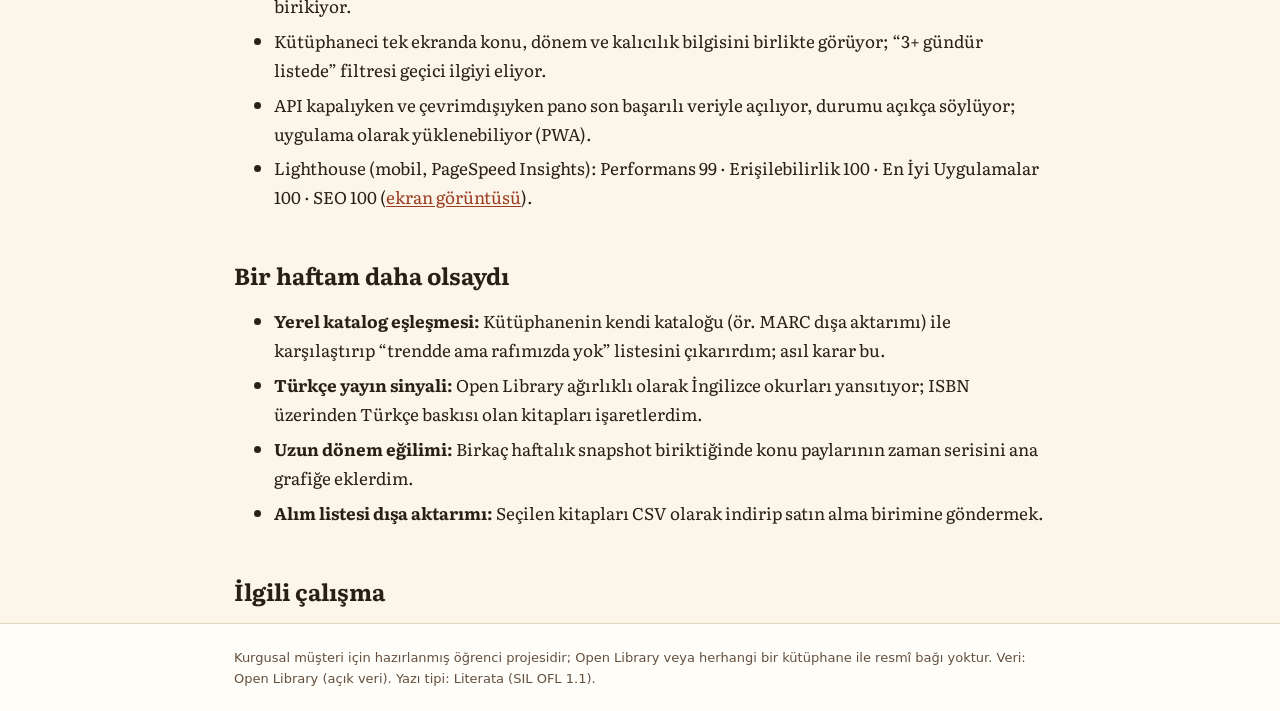
==== commit 6d24be50: "fix(vaka): GitHub deposu düğmesi github.com ana sayfası yerine depoya gitsin Co-Authored-By: Claude " ====
--- a/vaka-calismasi.html
+++ b/vaka-calismasi.html
@@ -27,7 +27,7 @@
       </ul>
       <div class="cta">
         <a class="btn" href="index.html">Canlı panoyu aç</a>
-        <a class="btn btn--ghost" id="gh" href="https://github.com/" rel="noopener">GitHub deposu</a>
+        <a class="btn btn--ghost" id="gh" href="https://github.com/aysedudutursun/kitap-egilim-panosu" rel="noopener">GitHub deposu</a>
       </div>
     </div>
   </header>
